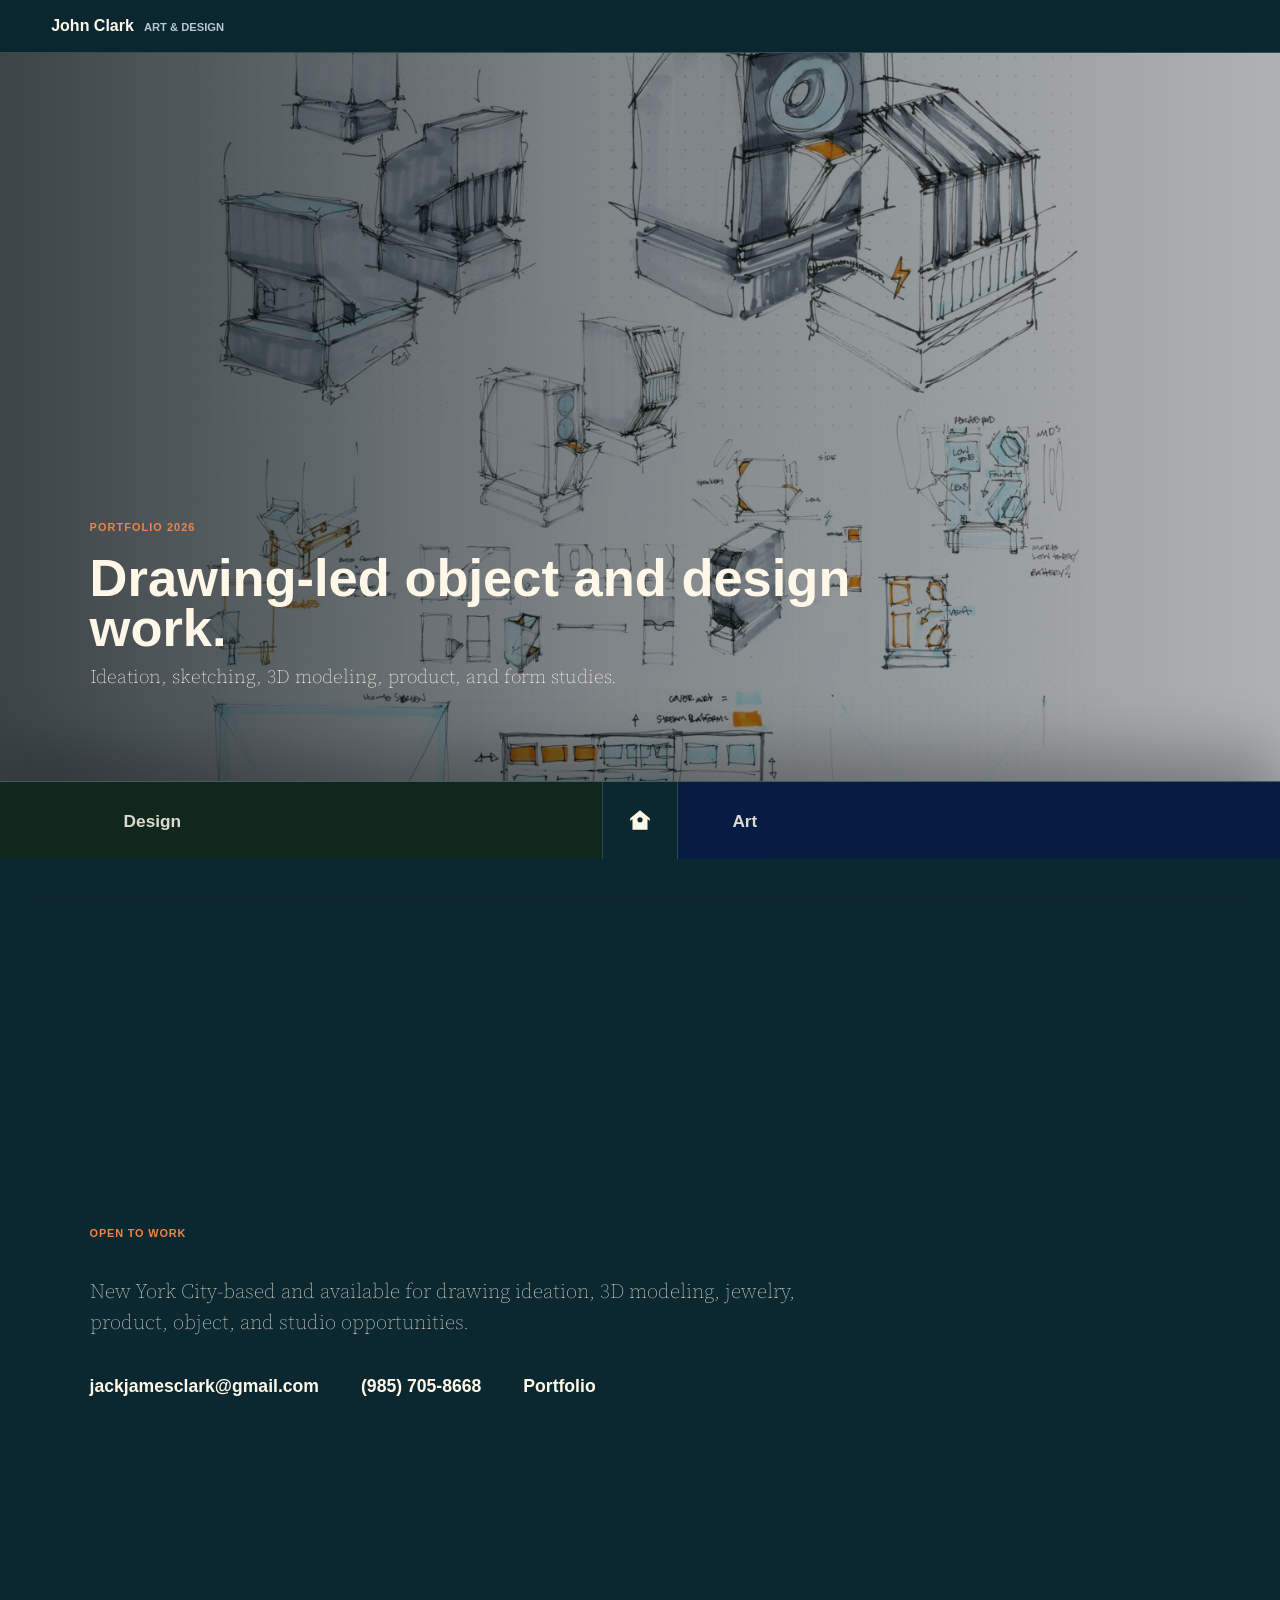
==== index.html @ 85460c3a "Remove featured work tab seam" ====
<!doctype html>
<html lang="en">
  <head>
    <meta charset="utf-8">
    <meta name="viewport" content="width=device-width, initial-scale=1">
    <title>John Clark Art and Design Portfolio</title>
    <meta
      name="description"
      content="My art and design portfolio with objects, drawings, digital paintings, photography, product concepts, and sculptural studies."
    >
    <style>
      @import url("https://fonts.googleapis.com/css2?family=Source+Serif+4:opsz,wght@8..60,200&display=swap");

      :root {
        color-scheme: dark;
        --paper: #0b2730;
        --panel: #143742;
        --panel-strong: #19444f;
        --ink: #fff8e8;
        --muted: #b5cad0;
        --line: rgba(255, 248, 232, 0.18);
        --clay: #f28445;
        --teal: #8cc8cf;
        --blue: #6ea6c4;
        --cream: #fff8e8;
        --design-tab-bg: #102819;
        --home-tab-bg: #0b2730;
        --art-tab-bg: #071b45;
        --home-overlay: rgba(4, 15, 20, 0.5);
        --work-bg: var(--paper);
        --header-bg: rgba(11, 39, 48, 0.9);
        --shadow: 0 22px 58px rgba(0, 0, 0, 0.32);
        --display-font:
          "Akzidenz-Grotesk", "Akzidenz Grotesk",
          "AkzidenzGroteskBQ", "Akzidenz-Grotesk BQ",
          "Berthold Akzidenz Grotesk", "Helvetica Neue", Helvetica, Arial,
          sans-serif;
        --serif-font:
          "Source Serif 4", ui-serif, "New York", "New York Small",
          "Iowan Old Style", Georgia, serif;
        --serif-weight: 200;
      }

      * {
        box-sizing: border-box;
      }

      body {
        margin: 0;
        background: var(--paper);
        color: var(--ink);
        font-family: var(--display-font);
        line-height: 1.5;
        transition: background-color 260ms ease;
      }

      body[data-work-theme="design"] {
        --active-tab-bg: var(--design-tab-bg);
        --paper: #102819;
        --panel: #21402b;
        --panel-strong: #284f35;
        --home-overlay: rgba(11, 25, 14, 0.56);
        --work-bg: var(--paper);
        --header-bg: rgba(20, 39, 25, 0.92);
      }

      body[data-work-theme="art"] {
        --active-tab-bg: var(--art-tab-bg);
        --paper: #071b45;
        --panel: #102a5e;
        --panel-strong: #173873;
        --home-overlay: rgba(2, 8, 35, 0.56);
        --work-bg: var(--paper);
        --header-bg: rgba(6, 19, 58, 0.92);
      }

      a {
        color: inherit;
        text-underline-offset: 0.2em;
      }

      .site-header {
        position: sticky;
        top: 0;
        z-index: 20;
        display: flex;
        align-items: center;
        justify-content: flex-start;
        padding: 14px clamp(18px, 4vw, 56px);
        border-bottom: 1px solid var(--line);
        background: var(--header-bg);
        backdrop-filter: blur(14px);
        transition: background-color 260ms ease;
      }

      .brand {
        display: flex;
        align-items: baseline;
        gap: 10px;
        min-width: max-content;
        font-weight: 800;
        letter-spacing: 0;
        text-decoration: none;
      }

      .brand span {
        color: var(--muted);
        font-size: 0.7rem;
        font-weight: 700;
        text-transform: uppercase;
      }

      main {
        min-height: calc(100svh - 57px);
      }

      .home {
        --home-pad-x: clamp(24px, 7vw, 112px);
        --home-pad-top: clamp(44px, 6vw, 88px);
        --tab-height: clamp(66px, 6vw, 82px);
        --tab-overlap: clamp(102px, 9vw, 132px);
        display: grid;
        grid-template-columns: minmax(0, 1fr);
        border-bottom: 0;
        background: var(--paper);
      }

      .intro {
        position: relative;
        display: flex;
        flex-direction: column;
        justify-content: flex-end;
        min-height: calc(100svh - 57px);
        overflow: hidden;
        padding: var(--home-pad-top) var(--home-pad-x) calc(var(--tab-overlap) + clamp(36px, 5vw, 72px));
      }

      .intro::before {
        position: absolute;
        inset: 0;
        z-index: 1;
        background:
          linear-gradient(
            90deg,
            rgba(4, 15, 20, 0.78) 0%,
            var(--home-overlay) 48%,
            rgba(4, 15, 20, 0.32) 100%
          );
        content: "";
        transition: background-color 260ms ease;
      }

      .intro-copy {
        position: relative;
        z-index: 2;
        max-width: 820px;
        transform: translateY(clamp(-26px, -3.2vw, -12px));
      }

      .intro h1 {
        max-width: 820px;
        margin-bottom: 10px;
        font-size: clamp(2.15rem, 4.1vw, 4.35rem);
        line-height: 0.94;
      }

      .home-contact {
        position: relative;
        display: grid;
        align-content: center;
        gap: clamp(18px, 3vw, 34px);
        min-height: calc(100vh - 57px);
        padding: clamp(34px, 5vw, 58px) var(--home-pad-x) clamp(38px, 5.5vw, 68px);
        background: var(--paper);
        transition:
          background-color 180ms ease,
          border-color 180ms ease,
          opacity 160ms ease,
          visibility 160ms ease;
      }

      body[data-work-theme] .home-contact {
        display: none;
      }

      .home-contact p {
        max-width: 720px;
        margin-bottom: 0;
        color: rgba(255, 248, 232, 0.82);
        font-family: var(--serif-font);
        font-size: clamp(1rem, 1.8vw, 1.28rem);
        font-weight: var(--serif-weight);
        font-synthesis-weight: none;
        line-height: 1.55;
      }

      .home-contact > * {
        transition:
          opacity 160ms ease,
          visibility 160ms ease;
      }

      .home-contact-links {
        display: flex;
        flex-wrap: wrap;
        gap: 14px clamp(22px, 4vw, 42px);
      }

      .home-contact-links a {
        color: var(--cream);
        font-size: clamp(0.92rem, 1.5vw, 1.1rem);
        font-weight: 900;
        text-decoration: none;
      }

      .home-contact-links a:hover,
      .home-contact-links a:focus-visible {
        text-decoration: underline;
        text-underline-offset: 0.24em;
      }

      .home-entry-tiles {
        --home-button-size: var(--tab-height);
        position: relative;
        z-index: 3;
        display: grid;
        grid-template-columns: minmax(0, 1fr) var(--home-button-size) minmax(0, 1fr);
        align-items: stretch;
        gap: 0;
        margin-top: calc(-1 * var(--tab-overlap));
        border-top: 1px solid rgba(255, 248, 232, 0.24);
        border-bottom: 0;
        background: var(--home-tab-bg);
        box-shadow: 0 -28px 62px rgba(0, 0, 0, 0.28);
      }

      .home-entry-tile,
      .home-reset-tile {
        position: relative;
        display: flex;
        align-items: center;
        justify-content: space-between;
        height: var(--tab-height);
        min-height: var(--tab-height);
        overflow: hidden;
        padding: 18px clamp(18px, 3vw, 34px) 16px;
        border: 0;
        background: var(--home-tab-bg);
        color: var(--cream);
        cursor: pointer;
        font: inherit;
        text-align: left;
        isolation: isolate;
        transition:
          border-color 180ms ease,
          background 180ms ease,
          transform 180ms ease;
      }

      .home-entry-tile::after {
        content: none;
      }

      .home-reset-tile {
        width: var(--home-button-size);
        height: var(--home-button-size);
        min-height: var(--home-button-size);
        aspect-ratio: 1;
        align-self: stretch;
        justify-content: center;
        padding: 0;
        border-right: 1px solid rgba(255, 248, 232, 0.16);
        border-left: 1px solid rgba(255, 248, 232, 0.16);
        background: var(--home-tab-bg);
      }

      .home-entry-tile[data-work-tab="design"] {
        padding-left: calc(var(--home-pad-x) + clamp(18px, 3vw, 34px));
        background: var(--design-tab-bg);
      }

      .home-entry-tile[data-work-tab="art"] {
        padding-left: clamp(28px, 4.4vw, 54px);
        padding-right: calc(var(--home-pad-x) + clamp(18px, 3vw, 34px));
        background: var(--art-tab-bg);
      }

      .home-reset-tile::before {
        width: 24px;
        height: 24px;
        background: currentColor;
        content: "";
        mask: url("data:image/svg+xml,%3Csvg viewBox='0 0 32 32' xmlns='http://www.w3.org/2000/svg'%3E%3Cpath fill='black' fill-rule='evenodd' d='M16 3 29 13.5v3.7l-3-2.4V29H6V14.8l-3 2.4v-3.7L16 3Zm0 9.2a3.5 3.5 0 1 0 0 7 3.5 3.5 0 0 0 0-7Z'/%3E%3C/svg%3E") center / contain no-repeat;
        -webkit-mask: url("data:image/svg+xml,%3Csvg viewBox='0 0 32 32' xmlns='http://www.w3.org/2000/svg'%3E%3Cpath fill='black' fill-rule='evenodd' d='M16 3 29 13.5v3.7l-3-2.4V29H6V14.8l-3 2.4v-3.7L16 3Zm0 9.2a3.5 3.5 0 1 0 0 7 3.5 3.5 0 0 0 0-7Z'/%3E%3C/svg%3E") center / contain no-repeat;
      }

      .home-reset-tile::after {
        position: absolute;
        top: calc(50% + 7px);
        left: 50%;
        width: 10px;
        height: 2px;
        background: currentColor;
        content: "";
        transform: translateX(-50%);
      }

      .home-entry-tile strong {
        position: relative;
        z-index: 2;
        font-size: clamp(0.9rem, 1.35vw, 1.08rem);
        font-weight: 900;
        line-height: 1;
      }

      .home-entry-tile:hover,
      .home-entry-tile:focus-visible,
      .home-reset-tile:hover,
      .home-reset-tile:focus-visible {
        outline: 0;
        filter: brightness(1.12);
      }

      .home-entry-tiles.is-exiting .home-entry-tile:not(.is-selected) {
        opacity: 0.42;
      }

      .home-entry-tile.is-selected {
        filter: brightness(1.12);
      }

      .home-entry-tile.is-active {
        background: var(--active-tab-bg);
        color: #ffffff;
        opacity: 1;
      }

      .home-entry-tile.is-active {
        z-index: 2;
      }

      body[data-work-theme] .home-reset-tile,
      .home-entry-tile:not(.is-active) {
        opacity: 0.86;
      }

      body[data-work-theme] .home-entry-tiles {
        border-color: var(--active-tab-bg);
        background: var(--active-tab-bg);
        box-shadow: none;
      }

      body[data-work-theme] .home-reset-tile {
        border-color: rgba(255, 248, 232, 0.16);
        background: var(--home-tab-bg);
        opacity: 1;
      }

      .media-tile.is-full-crop {
        border: 0;
      }

      .eyebrow {
        margin: 0 0 18px;
        color: var(--clay);
        font-family: var(--display-font);
        font-size: 0.68rem;
        font-weight: 900;
        letter-spacing: 0.1em;
        text-transform: uppercase;
      }

      h1,
      h2,
      h3,
      p {
        margin-top: 0;
      }

      h1 {
        max-width: 1040px;
        margin-bottom: 22px;
        font-family: var(--display-font);
        font-size: clamp(2.45rem, 6.2vw, 5.9rem);
        font-weight: 900;
        letter-spacing: 0;
        line-height: 0.9;
      }

      .lede {
        max-width: 720px;
        margin-bottom: 0;
        color: var(--cream);
        font-family: var(--serif-font);
        font-size: clamp(1rem, 1.7vw, 1.2rem);
        font-weight: var(--serif-weight);
        font-synthesis-weight: none;
        line-height: 1.5;
      }

      .money-shot {
        position: absolute;
        inset: 0;
        z-index: 0;
        display: block;
        width: 100%;
        max-width: none;
        overflow: hidden;
        border: 0;
        border-radius: 0;
        background: var(--panel);
        box-shadow: var(--shadow);
      }

      .money-shot img {
        display: block;
        width: 100%;
        height: 100%;
        object-fit: var(--hero-image-fit, cover);
        object-position: var(--hero-image-position, center 42%);
        transform: scale(var(--hero-image-scale, 1.04));
        transform-origin: center;
      }

      .work-tabs {
        display: grid;
        gap: 18px;
        min-height: 46vh;
        align-content: start;
        scroll-margin-top: 57px;
        padding: clamp(38px, 5vw, 78px) clamp(18px, 5vw, 72px) clamp(64px, 8vw, 112px);
        border-top: 0;
        background: var(--work-bg);
        transition: background-color 260ms ease;
      }

      body:not([data-work-theme]) .work-tabs {
        display: none;
      }

      body[data-work-theme] .work-tabs {
        position: relative;
        z-index: 4;
        margin-top: -1px;
      }

      .work-tabs-inner {
        display: grid;
        max-width: 1320px;
        margin: 0 auto;
        gap: 18px;
      }

      .work-content {
        padding-top: clamp(24px, 4vw, 46px);
      }

      .work-content[hidden] {
        display: none;
      }

      .work-content {
        display: grid;
        gap: clamp(34px, 5vw, 72px);
      }

      .work-panels {
        padding-top: clamp(16px, 3vw, 32px);
      }

      .work-panels:empty {
        min-height: 0;
      }

      .work-content-head {
        display: grid;
        grid-template-columns: minmax(0, 1fr);
        gap: clamp(14px, 2vw, 24px);
        align-items: start;
        padding-bottom: clamp(24px, 4vw, 46px);
        border-bottom: 1px solid rgba(255, 248, 232, 0.24);
      }

      .work-content-head h2 {
        margin: 0;
        font-family: var(--display-font);
        font-size: clamp(2.8rem, 5.4vw, 5.4rem);
        font-weight: 900;
        line-height: 0.92;
      }

      .work-content-head p {
        max-width: 680px;
        margin-bottom: 0;
        color: var(--muted);
        font-family: var(--serif-font);
        font-size: clamp(1rem, 1.7vw, 1.24rem);
        font-weight: var(--serif-weight);
        font-synthesis-weight: none;
        line-height: 1.45;
      }

      .work-section-head {
        display: grid;
        gap: clamp(8px, 1.3vw, 14px);
        max-width: 900px;
      }

      .work-section-head h3 {
        margin: 0;
        font-family: var(--display-font);
        font-size: clamp(1.55rem, 3.2vw, 3rem);
        font-weight: 900;
        letter-spacing: 0;
        line-height: 0.98;
      }

      .work-section-head p {
        max-width: 640px;
        margin-bottom: 0;
        color: var(--muted);
        font-family: var(--serif-font);
        font-size: clamp(0.86rem, 1.3vw, 1rem);
        font-weight: var(--serif-weight);
        font-synthesis-weight: none;
        line-height: 1.5;
      }

      .work-card-grid {
        display: grid;
        grid-template-columns: repeat(2, minmax(0, 1fr));
        gap: clamp(28px, 5vw, 72px);
      }

      .work-card {
        background: transparent;
      }

      .work-card img {
        display: block;
        width: 100%;
        aspect-ratio: 4 / 3;
        height: auto;
        object-fit: cover;
        background: var(--tile-bg, #102836);
        transition: transform 180ms ease;
      }

      .work-card.is-wide {
        grid-column: span 2;
      }

      .work-card.is-wide img {
        aspect-ratio: 16 / 9;
      }

      .work-card.is-contained img {
        object-fit: contain;
      }

      .work-card-row {
        display: grid;
        grid-template-columns: repeat(3, minmax(0, 1fr));
        gap: clamp(12px, 2vw, 24px);
      }

      .work-card-row img {
        aspect-ratio: 1;
        object-fit: cover;
      }

      .work-card-body {
        padding-top: 16px;
      }

      .work-card-body span,
      .work-subsection-label {
        display: block;
        margin-bottom: 10px;
        color: var(--clay);
        font-size: 0.66rem;
        font-weight: 900;
        letter-spacing: 0.08em;
        text-transform: uppercase;
      }

      .work-card-body h3,
      .work-subsection h3 {
        margin: 0 0 10px;
        font-family: var(--display-font);
        font-size: 1.45rem;
        font-weight: 900;
        line-height: 1.05;
      }

      .work-card-body p {
        margin-bottom: 0;
        color: var(--muted);
        font-family: var(--serif-font);
        font-size: 0.92rem;
        font-weight: var(--serif-weight);
        font-synthesis-weight: none;
      }

      .work-subsections {
        display: grid;
        gap: 0;
        border-top: 1px solid var(--line);
      }

      .work-subsection {
        display: grid;
        gap: 0;
        border-bottom: 1px solid var(--line);
      }

      .work-section-head {
        position: relative;
        display: grid;
        gap: 10px;
        padding: clamp(18px, 3vw, 32px) clamp(34px, 5vw, 72px) clamp(18px, 3vw, 32px) 0;
        cursor: pointer;
      }

      .work-section-head::after {
        position: absolute;
        top: clamp(20px, 3vw, 34px);
        right: 0;
        display: grid;
        place-items: center;
        width: 22px;
        height: 22px;
        border: 1px solid var(--line);
        color: var(--cream);
        content: "+";
        font-family: var(--display-font);
        font-size: 1rem;
        font-weight: 900;
        line-height: 1;
      }

      .work-subsection.is-open .work-section-head::after {
        content: "-";
      }

      .work-section-head:focus-visible {
        outline: 2px solid var(--clay);
        outline-offset: 6px;
      }

      .work-section-head h3 {
        margin-bottom: 0;
      }

      .work-section-head p {
        max-width: 760px;
      }

      .work-section-body {
        display: grid;
        gap: clamp(18px, 3vw, 32px);
        padding-bottom: clamp(26px, 4vw, 52px);
      }

      .work-section-body[hidden] {
        display: none;
      }

      .work-process-list {
        display: flex;
        flex-wrap: wrap;
        gap: 8px clamp(14px, 2vw, 24px);
        margin: 14px 0 0;
        padding: 0;
        color: var(--muted);
        font-family: var(--serif-font);
        font-size: 0.82rem;
        font-weight: var(--serif-weight);
        font-synthesis-weight: none;
        list-style: none;
      }

      .work-process-list li {
        display: inline-flex;
        align-items: center;
        gap: 8px;
      }

      .work-process-list li::before {
        width: 5px;
        height: 5px;
        background: var(--clay);
        content: "";
      }

      .compact-gallery {
        display: grid;
        grid-template-columns: repeat(auto-fit, minmax(118px, 1fr));
        gap: 10px;
      }

      .media-tile {
        display: block;
        min-width: 0;
        overflow: hidden;
        aspect-ratio: 1;
        border: 1px solid rgba(255, 248, 232, 0.12);
        border-radius: 0;
        background: var(--tile-bg, #102836);
        cursor: zoom-in;
        padding: 0;
      }

      .media-tile.is-landscape {
        aspect-ratio: 4 / 3;
      }

      .media-tile.is-wide {
        grid-column: span 2;
        aspect-ratio: 16 / 9;
      }

      .media-tile.is-side-crop {
        aspect-ratio: 5 / 4;
      }

      .media-tile.is-contained {
        border-color: var(--tile-bg, rgba(255, 248, 232, 0.12));
        padding: clamp(8px, 1vw, 14px);
      }

      .hairdryer-gallery {
        grid-template-columns: repeat(4, minmax(0, 1fr));
      }

      .hairdryer-gallery .media-tile.is-story {
        grid-column: span 2;
        aspect-ratio: 4 / 3;
      }

      .hairdryer-gallery .media-tile.is-process {
        grid-column: span 2;
        aspect-ratio: 16 / 9;
      }

      .reel-gallery {
        grid-template-columns: repeat(2, minmax(0, 1fr));
      }

      .reel-gallery .media-tile,
      .reel-gallery .media-tile.is-wide,
      .reel-gallery .media-tile.is-landscape {
        grid-column: span 1;
        aspect-ratio: 4 / 3;
      }

      .reel-gallery .media-tile.is-contained {
        padding: 0;
      }

      .reel-gallery .media-tile.is-contained img,
      .reel-gallery .media-tile.is-fit img {
        object-fit: cover;
      }

      .vessel-gallery .media-tile.is-feature {
        grid-column: span 2;
        aspect-ratio: 4 / 3;
      }

      .vessel-gallery {
        grid-template-columns: repeat(4, minmax(0, 1fr));
      }

      .vessel-gallery .media-tile.is-process,
      .vessel-gallery .media-tile.is-study {
        aspect-ratio: 4 / 3;
      }

      .vessel-gallery .media-tile.is-process {
        grid-column: span 2;
      }

      .vessel-gallery .media-tile.is-study {
        grid-column: span 1;
      }

      .vessel-gallery .media-tile.is-study {
        border: 0;
        padding: 0;
      }

      .vessel-gallery .media-tile.is-study img {
        object-fit: contain;
        object-position: center 58%;
      }

      .fragrance-gallery .media-tile {
        --image-shift-y: 8%;
        --image-scale: 1.1;
        --image-hover-scale: 1.14;
        border: 0;
        padding: 0;
      }

      .fragrance-gallery .media-tile img {
        object-fit: contain;
        object-position: center bottom;
        transform-origin: center bottom;
      }

      .drapery-gallery .media-tile {
        --image-hover-scale: 1.06;
        --image-scale: 1.02;
        --image-shift-y: 4%;
        border: 0;
        padding: 0;
      }

      .drapery-gallery .media-tile img {
        object-fit: contain;
        object-position: center bottom;
        transform-origin: center bottom;
      }

      #work-art .media-tile,
      #work-art .media-tile.is-landscape,
      #work-art .media-tile.is-side-crop,
      #work-art .media-tile.is-wide {
        grid-column: span 1;
        aspect-ratio: 1;
      }

      #work-art .landscape-gallery {
        grid-template-columns: repeat(4, minmax(0, 1fr));
      }

      #work-art .landscape-gallery .media-tile.is-feature {
        grid-column: span 2;
        aspect-ratio: 1;
      }

      .media-tile img {
        display: block;
        width: 100%;
        height: 100%;
        object-fit: cover;
        object-position: var(--image-position, center);
        background: var(--tile-bg, #102836);
        transform: translate(var(--image-shift-x, 0), var(--image-shift-y, 0)) scale(var(--image-scale, 1));
        transition: transform 160ms ease;
      }

      .media-tile.is-contained img {
        object-fit: contain;
      }

      .media-tile.is-fit img {
        object-fit: contain;
      }

      .media-tile.is-rotated img {
        transform: rotate(90deg) scale(1.34);
      }

      .media-tile.is-rotated-180 img {
        transform: rotate(180deg) scale(var(--image-scale, 1));
      }

      .media-tile.is-side-crop img {
        width: auto;
        height: 100%;
        max-width: none;
        margin-left: 50%;
        object-fit: initial;
        transform: translateX(-50%);
      }

      .media-tile:hover img,
      .media-tile:focus-visible img {
        transform: translate(var(--image-shift-x, 0), var(--image-shift-y, 0)) scale(var(--image-hover-scale, 1.035));
      }

      .media-tile.is-rotated:hover img,
      .media-tile.is-rotated:focus-visible img {
        transform: rotate(90deg) scale(1.38);
      }

      .media-tile.is-rotated-180:hover img,
      .media-tile.is-rotated-180:focus-visible img {
        transform: rotate(180deg) scale(var(--image-hover-scale, 1.035));
      }

      .media-tile.is-side-crop:hover img,
      .media-tile.is-side-crop:focus-visible img {
        transform: translateX(-50%) scale(1.035);
      }

      .media-tile:focus-visible {
        outline: 2px solid var(--clay);
        outline-offset: 2px;
      }

      .image-lightbox {
        position: fixed;
        inset: 0;
        z-index: 80;
        display: grid;
        place-items: center;
        padding: clamp(18px, 4vw, 58px);
        background: rgba(4, 15, 20, 0.92);
      }

      .image-lightbox[hidden] {
        display: none;
      }

      .image-lightbox img {
        display: block;
        width: auto;
        height: auto;
        max-width: 94vw;
        max-height: 88vh;
        object-fit: contain;
        background: #102836;
        box-shadow: var(--shadow);
      }

      .lightbox-close {
        position: fixed;
        top: 18px;
        right: 18px;
        display: grid;
        place-items: center;
        width: 44px;
        height: 44px;
        border: 0;
        border-radius: 8px;
        background: rgba(255, 248, 232, 0.26);
        color: var(--cream);
        cursor: pointer;
        font: inherit;
        font-size: 1.45rem;
        font-weight: 900;
        line-height: 0;
        padding: 0;
      }

      .lightbox-nav {
        position: fixed;
        top: 50%;
        z-index: 90;
        width: 44px;
        height: 44px;
        border: 0;
        border-radius: 8px;
        background: rgba(255, 248, 232, 0.26);
        color: var(--cream);
        cursor: pointer;
        font: inherit;
        font-size: 0;
        font-weight: 900;
        line-height: 1;
        transform: translateY(-50%);
      }

      .lightbox-nav::before {
        position: absolute;
        top: 50%;
        left: 50%;
        width: 13px;
        height: 13px;
        border-top: 2px solid currentColor;
        border-right: 2px solid currentColor;
        content: "";
      }

      .lightbox-nav-prev {
        left: clamp(14px, 3vw, 28px);
      }

      .lightbox-nav-prev::before {
        transform: translate(-35%, -50%) rotate(-135deg);
      }

      .lightbox-nav-next {
        right: clamp(14px, 3vw, 28px);
      }

      .lightbox-nav-next::before {
        transform: translate(-65%, -50%) rotate(45deg);
      }

      .lightbox-nav:hover,
      .lightbox-nav:focus-visible,
      .lightbox-close:hover,
      .lightbox-close:focus-visible {
        background: rgba(255, 248, 232, 0.38);
        outline: 0;
      }

      .lightbox-counter {
        position: fixed;
        right: clamp(14px, 3vw, 28px);
        bottom: clamp(14px, 3vw, 28px);
        z-index: 90;
        margin: 0;
        min-width: 56px;
        padding: 10px 12px;
        border: 0;
        border-radius: 8px;
        background: rgba(255, 248, 232, 0.26);
        color: var(--cream);
        font-family: var(--display-font);
        font-size: 0.82rem;
        font-weight: 900;
      }

      .side {
        display: grid;
        align-content: stretch;
        border-left: 1px solid var(--line);
        background: var(--panel);
      }

      .side-card {
        display: flex;
        flex-direction: column;
        justify-content: space-between;
        gap: 26px;
        min-height: 100%;
        padding: clamp(34px, 6vw, 78px);
      }

      .status {
        display: inline-flex;
        width: fit-content;
        align-items: center;
        min-height: auto;
        padding: 0;
        border: 0;
        border-radius: 0;
        background: transparent;
        color: var(--clay);
        font-size: 0.68rem;
        font-weight: 900;
        letter-spacing: 0.08em;
        text-transform: uppercase;
      }

      .contact-block {
        display: grid;
        gap: 18px;
      }

      .contact-block p {
        margin-bottom: 0;
        color: var(--muted);
        font-family: var(--serif-font);
        font-size: 0.92rem;
        font-weight: var(--serif-weight);
        font-synthesis-weight: none;
      }

      .contact-link {
        display: grid;
        gap: 4px;
        padding-bottom: 0;
        border-bottom: 0;
        text-decoration: none;
      }

      .contact-link span {
        color: var(--clay);
        font-size: 0.66rem;
        font-weight: 900;
        letter-spacing: 0.08em;
        text-transform: uppercase;
      }

      .contact-link strong {
        color: var(--cream);
        font-size: 0.94rem;
      }

      .side .actions {
        gap: 18px;
      }

      .side .button {
        min-height: auto;
        border: 0;
        border-radius: 0;
        background: transparent;
        color: var(--muted);
        padding: 0;
        font-size: 0.84rem;
        text-decoration: none;
      }

      .side .button.primary {
        border: 0;
        background: transparent;
        color: var(--muted);
      }

      .side .button:hover,
      .side .button:focus-visible,
      .contact-link:hover strong,
      .contact-link:focus-visible strong {
        color: var(--clay);
        text-decoration: underline;
      }

      .actions {
        display: flex;
        flex-wrap: wrap;
        gap: 10px;
      }

      .button {
        display: inline-flex;
        min-height: 46px;
        align-items: center;
        justify-content: center;
        border: 1px solid rgba(255, 248, 232, 0.62);
        border-radius: 8px;
        color: var(--ink);
        font-weight: 900;
        line-height: 1;
        padding: 0 18px;
        text-decoration: none;
        transition:
          background 160ms ease,
          color 160ms ease,
          transform 160ms ease,
          border-color 160ms ease;
      }

      .button.primary {
        border-color: var(--clay);
        background: var(--clay);
        color: #102836;
      }

      .button:hover,
      .button:focus-visible {
        transform: translateY(-1px);
      }

      .button.primary:hover,
      .button.primary:focus-visible {
        border-color: var(--cream);
        background: var(--cream);
      }

      @media (max-width: 980px) {
        .home {
          grid-template-columns: 1fr;
        }

        .work-content-head {
          grid-template-columns: 1fr;
          align-items: start;
        }
      }

      @media (max-width: 640px) {
        .site-header {
          position: static;
          align-items: flex-start;
          flex-direction: column;
        }

        .home {
          --home-pad-x: 22px;
          --home-pad-top: 28px;
          --tab-height: clamp(52px, 12vw, 62px);
          --tab-overlap: clamp(86px, 22vw, 108px);
        }

        .intro,
        .side-card {
          padding: 24px 22px;
        }

        .intro {
          --hero-image-fit: cover;
          --hero-image-position: center 32%;
          --hero-image-scale: 1.1;
          justify-content: flex-end;
          padding: var(--home-pad-top) var(--home-pad-x) calc(var(--tab-overlap) + 40px);
          min-height: calc(100svh - 74px);
        }

        .intro-copy {
          transform: translateY(-16px);
        }

        .intro h1 {
          margin-bottom: 10px;
          font-size: clamp(2rem, 9.8vw, 3.45rem);
          line-height: 0.96;
        }

        .lede {
          font-size: 0.98rem;
          line-height: 1.34;
        }

        .home-contact {
          gap: 8px;
          min-height: 50vh;
          padding: 26px var(--home-pad-x) 30px;
        }

        .home-contact p {
          font-size: 0.98rem;
          line-height: 1.35;
        }

        .home-contact-links {
          gap: 8px 14px;
        }

        .home-entry-tiles {
          --home-button-size: var(--tab-height);
          grid-template-columns: minmax(0, 1fr) var(--home-button-size) minmax(0, 1fr);
          gap: 0;
          margin-top: calc(-1 * var(--tab-overlap));
        }

        .home-entry-tile {
          padding: 12px 14px 14px;
        }

        .home-entry-tile[data-work-tab="design"] {
          padding-left: calc(var(--home-pad-x) + 14px);
        }

        .home-entry-tile[data-work-tab="art"] {
          padding-left: 24px;
          padding-right: calc(var(--home-pad-x) + 14px);
        }

        .home-entry-tile strong {
          font-size: clamp(0.95rem, 4vw, 1.2rem);
        }

        .lightbox-nav {
          width: 40px;
          height: 40px;
        }

        .lightbox-nav::before {
          width: 11px;
          height: 11px;
        }

        .actions {
          flex-direction: column;
        }

        .button {
          width: 100%;
        }

        .work-card-grid {
          grid-template-columns: 1fr;
        }

        .work-card.is-wide {
          grid-column: span 1;
        }

        #work-art .landscape-gallery {
          grid-template-columns: repeat(2, minmax(0, 1fr));
        }

        #work-art .landscape-gallery .media-tile.is-feature {
          grid-column: span 2;
        }

        .media-tile.is-wide {
          grid-column: span 1;
        }

        .vessel-gallery {
          grid-template-columns: repeat(4, minmax(0, 1fr));
        }

        .vessel-gallery .media-tile.is-process,
        .vessel-gallery .media-tile.is-feature {
          grid-column: span 2;
        }

        .vessel-gallery .media-tile.is-study {
          grid-column: span 1;
        }

        .work-section-head {
          display: grid;
        }

        .work-tabs {
          scroll-margin-top: 0;
        }
      }

      @media (max-width: 480px) {
        .hairdryer-gallery,
        .reel-gallery {
          grid-template-columns: repeat(2, minmax(0, 1fr));
        }

        .hairdryer-gallery .media-tile.is-story,
        .hairdryer-gallery .media-tile.is-process {
          grid-column: span 2;
        }

        .vessel-gallery {
          grid-template-columns: repeat(2, minmax(0, 1fr));
        }

        .vessel-gallery .media-tile.is-process,
        .vessel-gallery .media-tile.is-feature {
          grid-column: span 2;
        }
      }
    </style>
  </head>
  <body>
    <header class="site-header">
      <a class="brand" href="index.html">John Clark <span>Art &amp; Design</span></a>
    </header>

    <main>
      <section class="home" aria-labelledby="page-title">
        <div class="intro">
          <div class="intro-copy">
            <p class="eyebrow">Portfolio 2026</p>
            <h1 id="page-title">Drawing-led object and design work.</h1>
            <p class="lede">Ideation, sketching, 3D modeling, product, and form studies.</p>
          </div>

          <div class="money-shot">
            <img
              src="assets/portfolio/images/projector-sketch-scan.jpg"
              alt="Scanned projector process sheet with product sketches, diagrams, and layout studies."
            >
          </div>

        </div>

        <div class="home-entry-tiles" aria-label="Featured work sections">
          <button
            class="home-entry-tile"
            type="button"
            data-work-tab="design"
            aria-controls="work-design"
            aria-expanded="false"
          >
            <strong>Design</strong>
          </button>
          <button
            class="home-reset-tile"
            type="button"
            data-work-home
            aria-label="Return home"
          ></button>
          <button
            class="home-entry-tile"
            type="button"
            data-work-tab="art"
            aria-controls="work-art"
            aria-expanded="false"
          >
            <strong>Art</strong>
          </button>
        </div>

        <div class="home-contact" id="contact" aria-label="Contact and availability">
          <span class="status">Open to work</span>
          <p>New York City-based and available for drawing ideation, 3D modeling, jewelry, product, object, and studio opportunities.</p>
          <div class="home-contact-links" aria-label="Contact links">
            <a href="mailto:jackjamesclark@gmail.com">jackjamesclark@gmail.com</a>
            <a href="tel:+19857058668">(985) 705-8668</a>
            <a href="assets/portfolio/docs/portfolio-2026.pdf">Portfolio</a>
          </div>
        </div>
      </section>

      <section class="work-tabs" id="work" aria-label="Work sections">
        <div class="work-tabs-inner">
          <div class="work-panels">
            <section class="work-content" id="work-design" data-work-panel="design" hidden>
              <div class="work-content-head">
                <h2>Design</h2>
                <p>Drawing, CAD, product, jewelry-adjacent object, vessel, utensil, bottle, and furniture studies.</p>
              </div>
              <div class="work-subsections">
                <section class="work-subsection">
                  <div class="work-section-head">
                    <h3>Braun Hairdryer Concept</h3>
                    <p>A Braun-informed appliance study moving from form ideation into ergonomic sketching, CAD construction, and rendered presentation.</p>
                    <ul class="work-process-list" aria-label="Hairdryer process">
                      <li>Brand language</li>
                      <li>Handheld proportions</li>
                      <li>CAD construction</li>
                      <li>Orthographic linework</li>
                    </ul>
                  </div>
                  <div class="compact-gallery hairdryer-gallery">
                    <button class="media-tile is-story" type="button" aria-label="Expand hair dryer front render">
                      <img src="assets/portfolio/images/hair-dryer-front-render.jpg" alt="Hair dryer product render with the form centered on a gray background.">
                    </button>
                    <button class="media-tile is-story is-fit" type="button" style="--tile-bg: #ffffff; --image-scale: 1.04; --image-hover-scale: 1.08;" aria-label="Expand hair dryer orthographic linework">
                      <img src="assets/portfolio/images/hair-dryer-orthographics.jpg" alt="Hair dryer orthographic linework with front, side, and top dimensions.">
                    </button>
                    <button class="media-tile is-process is-fit" type="button" style="--tile-bg: #ffffff;" aria-label="Expand hair dryer render">
                      <img src="assets/portfolio/images/hair-dryer-render.jpg" alt="Hair dryer product render on a blue background.">
                    </button>
                    <button class="media-tile is-process is-fit" type="button" style="--tile-bg: #ffffff;" aria-label="Expand hair dryer sketch page one">
                      <img src="assets/portfolio/images/hair-dryer-sketch-page-1.jpg" alt="Hair dryer concept sketch page with many form studies.">
                    </button>
                    <button class="media-tile is-process is-fit" type="button" style="--tile-bg: #ffffff;" aria-label="Expand hair dryer sketch page two">
                      <img src="assets/portfolio/images/hair-dryer-sketch-page-2.jpg" alt="Hair dryer concept sketch page with translucent construction drawings.">
                    </button>
                    <button class="media-tile is-process is-fit" type="button" style="--tile-bg: #ffffff;" aria-label="Expand hair dryer construction study">
                      <img src="assets/portfolio/images/hair-dryer-screenshot-study.jpg" alt="Transparent hair dryer construction study render.">
                    </button>
                  </div>
                </section>

                <section class="work-subsection">
                  <div class="work-section-head">
                    <h3>REEL Projector Concept</h3>
                    <p>An entertainment display console developed through room-scale use scenarios, sketch iteration, component planning, and CAD assembly.</p>
                    <ul class="work-process-list" aria-label="Projector process">
                      <li>Viewing context</li>
                      <li>Object language</li>
                      <li>Exploded assembly</li>
                      <li>Rendered proposal</li>
                    </ul>
                  </div>
                  <div class="compact-gallery reel-gallery">
                    <button class="media-tile is-contained" type="button" style="--tile-bg: #ffffff; --image-scale: 1.22; --image-hover-scale: 1.26; --image-position: center 46%;" aria-label="Expand projector sketch scan">
                      <img src="assets/portfolio/images/projector-sketch-scan.jpg" alt="Scanned projector sketch sheet for the reel display console.">
                    </button>
                    <button class="media-tile is-landscape" type="button" aria-label="Expand projector room render image">
                      <img src="assets/portfolio/images/projector-room.png" alt="Projector concept render in a room.">
                    </button>
                    <button class="media-tile is-wide is-fit" type="button" style="--tile-bg: #ffffff; --image-shift-x: -5%; --image-scale: 1.04; --image-hover-scale: 1.075;" aria-label="Expand projector exploded assembly render">
                      <img src="assets/portfolio/images/projector-exploded-render.jpg" alt="Exploded assembly render of the reel display console components.">
                    </button>
                  </div>
                </section>

                <section class="work-subsection">
                  <div class="work-section-head">
                    <h3>Vessel Study</h3>
                    <p>Vessel concepts explored through sketches, use studies, and rendered forms.</p>
                  </div>
                  <div class="compact-gallery vessel-gallery">
                    <button class="media-tile is-wide is-fit is-process" type="button" style="--tile-bg: #ffffff;" aria-label="Expand vessel sketch sheet">
                      <img src="assets/portfolio/images/vessel-sketch-page-2-clean.jpg" alt="Vessel sketch sheet with bowl, branch, and repeated tube form studies.">
                    </button>
                    <button class="media-tile is-wide is-fit is-process" type="button" style="--tile-bg: #ffffff; --image-shift-y: 5%;" aria-label="Expand vessel use silhouettes">
                      <img src="assets/portfolio/images/vessel-uses.jpg" alt="Silhouette sheet showing vessel use objects, utensils, plants, and produce.">
                    </button>
                    <button class="media-tile is-fit is-study" type="button" style="--tile-bg: #ffffff; --image-shift-y: -27%; --image-scale: 2.08; --image-hover-scale: 2.15;" aria-label="Expand white vessel study front view">
                      <img src="assets/portfolio/images/vessel-study-4531.jpg" alt="White rounded vessel study with repeated tube forms.">
                    </button>
                    <button class="media-tile is-fit is-study" type="button" style="--tile-bg: #ffffff; --image-shift-y: -17%; --image-scale: 2.45; --image-hover-scale: 2.54;" aria-label="Expand white vessel study angled view">
                      <img src="assets/portfolio/images/vessel-study-4532.jpg" alt="White rounded vessel study viewed from a slight angle.">
                    </button>
                    <button class="media-tile is-wide is-feature" type="button" aria-label="Expand vessel render with utensil studies">
                      <img src="assets/portfolio/images/vessel-render-new.png" alt="Gray vessel render holding a spoon and small rounded utensil form.">
                    </button>
                  </div>
                </section>

                <section class="work-subsection">
                  <div class="work-section-head">
                    <h3>Utensil Studies</h3>
                    <p>Cutlery and tableware forms focused on silhouette, proportion, and soft material language.</p>
                  </div>
                  <div class="compact-gallery">
                    <button class="media-tile is-wide" type="button" style="--tile-bg: #f6f6f4;" aria-label="Expand fork utensil render">
                      <img src="assets/portfolio/images/utensil-fork-top.jpg" alt="Pale fork utensil render shown from above.">
                    </button>
                    <button class="media-tile is-wide is-fit" type="button" style="--tile-bg: #ffffff;" aria-label="Expand utensil plate render">
                      <img src="assets/portfolio/images/utensil-render-study.jpg" alt="Utensil set render arranged around a white plate.">
                    </button>
                    <button class="media-tile is-wide is-fit" type="button" style="--tile-bg: #ffffff;" aria-label="Expand knife utensil form study">
                      <img src="assets/portfolio/images/utensil-study-2021.jpg" alt="Wide knife-like utensil form study on a white background.">
                    </button>
                  </div>
                </section>

                <section class="work-subsection">
                  <div class="work-section-head">
                    <h3>Fragrance Bottles</h3>
                    <p>Bottle silhouettes studied through cap, body, color, and translucency.</p>
                  </div>
                  <div class="compact-gallery fragrance-gallery">
                    <button class="media-tile is-contained" type="button" style="--tile-bg: #ff5c5d; --image-shift-x: -2%;" aria-label="Expand coral bottle study">
                      <img src="assets/portfolio/images/digital-paintings/fragrance-bottles/coral-nozzle-bottle.jpg" alt="Fragrance bottle study on a coral red background.">
                    </button>
                    <button class="media-tile is-contained" type="button" style="--tile-bg: #69c7d0; --image-shift-x: -2%;" aria-label="Expand teal bottle study">
                      <img src="assets/portfolio/images/digital-paintings/fragrance-bottles/teal-nozzle-bottle.jpg" alt="Fragrance bottle study on a teal background.">
                    </button>
                    <button class="media-tile is-contained" type="button" style="--tile-bg: #234c74;" aria-label="Expand round blue bottle study">
                      <img src="assets/portfolio/images/digital-paintings/fragrance-bottles/blue-round-bottle.jpg" alt="Round blue fragrance bottle study.">
                    </button>
                    <button class="media-tile is-contained" type="button" style="--tile-bg: #b0557c;" aria-label="Expand pink bottle study">
                      <img src="assets/portfolio/images/digital-paintings/fragrance-bottles/pink-ground-bottle.jpg" alt="Fragrance bottle study on a pink background.">
                    </button>
                    <button class="media-tile is-contained" type="button" style="--tile-bg: #0e3d44;" aria-label="Expand dark ground bottle study">
                      <img src="assets/portfolio/images/digital-paintings/fragrance-bottles/dark-ground-bottle.jpg" alt="Fragrance bottle study on a dark background.">
                    </button>
                    <button class="media-tile is-contained" type="button" style="--tile-bg: #112a05;" aria-label="Expand tall green bottle study">
                      <img src="assets/portfolio/images/digital-paintings/fragrance-bottles/tall-green-bottle.jpg" alt="Tall translucent fragrance bottle study on a dark green background.">
                    </button>
                    <button class="media-tile is-contained" type="button" style="--tile-bg: #ff853f;" aria-label="Expand orange bottle study">
                      <img src="assets/portfolio/images/digital-paintings/fragrance-bottles/orange-bottle.jpg" alt="Orange fragrance bottle study with a wide translucent form.">
                    </button>
                  </div>
                </section>

                <section class="work-subsection">
                  <div class="work-section-head">
                    <h3>Drapery</h3>
                    <p>Bed canopy studies exploring folded translucency, suspended volume, and fabric-like structure.</p>
                  </div>
                  <div class="compact-gallery drapery-gallery">
                    <button class="media-tile is-contained" type="button" style="--tile-bg: #b0b3ba;" aria-label="Expand amber drapery study">
                      <img src="assets/portfolio/images/digital-paintings/object-studies/amber-low-form.jpg" alt="Amber draped object study on a taupe background.">
                    </button>
                    <button class="media-tile is-contained" type="button" style="--tile-bg: #b9c6e2;" aria-label="Expand faceted drapery study">
                      <img src="assets/portfolio/images/digital-paintings/object-studies/faceted-drapery-form.jpg" alt="Faceted translucent drapery form study.">
                    </button>
                    <button class="media-tile is-contained" type="button" style="--tile-bg: #c1d2ca;" aria-label="Expand green cap drapery study">
                      <img src="assets/portfolio/images/digital-paintings/object-studies/green-cap-drapery-form.jpg" alt="Green capped drapery form study.">
                    </button>
                    <button class="media-tile is-contained" type="button" style="--tile-bg: #95a7c9; --image-shift-x: -3%; --image-scale: 1.22; --image-hover-scale: 1.26;" aria-label="Expand lilac block drapery study">
                      <img src="assets/portfolio/images/digital-paintings/object-studies/lilac-block-drapery-form.jpg" alt="Lilac block drapery form study.">
                    </button>
                    <button class="media-tile is-contained" type="button" style="--tile-bg: #8b8db4;" aria-label="Expand tall lilac drapery study">
                      <img src="assets/portfolio/images/digital-paintings/object-studies/tall-lilac-drapery-form.jpg" alt="Tall lilac drapery form study.">
                    </button>
                    <button class="media-tile is-contained" type="button" style="--tile-bg: #9bb4af;" aria-label="Expand soft amber drapery study">
                      <img src="assets/portfolio/images/digital-paintings/object-studies/soft-amber-drapery-form.jpg" alt="Soft amber drapery form study.">
                    </button>
                    <button class="media-tile is-contained" type="button" style="--tile-bg: #b9e3f2;" aria-label="Expand brown drapery study">
                      <img src="assets/portfolio/images/digital-paintings/object-studies/brown-drapery-form.jpg" alt="Brown drapery form study.">
                    </button>
                  </div>
                </section>

                <section class="work-subsection">
                  <div class="work-section-head">
                    <h3>Table Construction</h3>
                    <p>Wood table work shown through shop assembly and finished form.</p>
                  </div>
                  <div class="compact-gallery">
                    <button class="media-tile" type="button" aria-label="Expand furniture clamping image">
                      <img src="assets/portfolio/images/furniture-clamps.jpg" alt="Wood furniture parts clamped together in progress.">
                    </button>
                    <button class="media-tile" type="button" style="--image-position: center 18%;" aria-label="Expand table construction image">
                      <img src="assets/portfolio/images/furniture-table.jpg" alt="Wood table under construction in a shop.">
                    </button>
                    <button class="media-tile is-full-crop" type="button" style="--image-position: center 73%; --image-scale: 1.78; --image-hover-scale: 1.84;" aria-label="Expand finished table in living room">
                      <img src="assets/portfolio/images/table-construction-4493.jpg" alt="Finished wood table in a living room setting.">
                    </button>
                    <button class="media-tile is-full-crop" type="button" style="--image-position: center 28%; --image-scale: 1.14; --image-hover-scale: 1.18;" aria-label="Expand finished table close view">
                      <img src="assets/portfolio/images/table-construction-4492.jpg" alt="Finished wood table close view in a living room.">
                    </button>
                  </div>
                </section>

                <section class="work-subsection">
                  <div class="work-section-head">
                    <h3>Stool Studies</h3>
                    <p>Seating concept sketches focused on structure, joinery, and base form.</p>
                  </div>
                  <div class="compact-gallery">
                    <button class="media-tile is-contained" type="button" style="--tile-bg: #f3f2f6;" aria-label="Expand stool structure sketch one">
                      <img src="assets/portfolio/images/stool-study-1.jpg" alt="Stool structure sketch with section and base studies.">
                    </button>
                    <button class="media-tile is-contained" type="button" style="--tile-bg: #f3f2f6;" aria-label="Expand stool structure sketch two">
                      <img src="assets/portfolio/images/stool-study-2.jpg" alt="Stool concept sketch exploring leg and seat structure.">
                    </button>
                    <button class="media-tile is-contained" type="button" style="--tile-bg: #f3f2f6;" aria-label="Expand stool structure sketch three">
                      <img src="assets/portfolio/images/stool-study-3.jpg" alt="Stool sketch with curved base and support studies.">
                    </button>
                    <button class="media-tile is-contained" type="button" style="--tile-bg: #f3f2f6;" aria-label="Expand stool structure sketch four">
                      <img src="assets/portfolio/images/stool-study-4.jpg" alt="Stool construction sketch with seat and base details.">
                    </button>
                    <button class="media-tile is-contained is-rotated-180" type="button" style="--tile-bg: #f3f2f6;" aria-label="Expand stool structure sketch five">
                      <img src="assets/portfolio/images/stool-study-5.jpg" alt="Stool form sketch with structural leg studies.">
                    </button>
                    <button class="media-tile is-contained" type="button" style="--tile-bg: #f3f2f6;" aria-label="Expand stool structure sketch six">
                      <img src="assets/portfolio/images/stool-study-6.jpg" alt="Stool support sketch with curved base geometry.">
                    </button>
                    <button class="media-tile is-contained" type="button" style="--tile-bg: #f3f2f6;" aria-label="Expand stool structure sketch seven">
                      <img src="assets/portfolio/images/stool-study-7.jpg" alt="Stool seating concept sketch with joinery notes.">
                    </button>
                    <button class="media-tile is-contained" type="button" style="--tile-bg: #f3f2f6;" aria-label="Expand stool structure sketch eight">
                      <img src="assets/portfolio/images/stool-study-8.jpg" alt="Stool concept sketch studying seat, support, and base form.">
                    </button>
                  </div>
                </section>
              </div>
            </section>

            <section class="work-content" id="work-art" data-work-panel="art" data-gallery-scope="panel" hidden>
              <div class="work-content-head">
                <h2>Art</h2>
                <p>Digital landscapes, figure drawings, and film photography organized by series.</p>
              </div>
              <div class="work-subsections">
                <section class="work-subsection">
                  <div class="work-section-head">
                    <h3>Landscape</h3>
                    <p>Forests, coasts, hills, and architecture explored through color and atmosphere.</p>
                  </div>
                  <div class="compact-gallery landscape-gallery">
                    <button class="media-tile is-side-crop is-feature" type="button" aria-label="Expand dark forest painting">
                      <img src="assets/portfolio/images/digital-paintings/landscape-dark-forest.jpg" alt="Dark digital forest painting with tall trunks and a narrow stream.">
                    </button>
                    <button class="media-tile is-side-crop is-feature" type="button" aria-label="Expand hill path painting">
                      <img src="assets/portfolio/images/digital-paintings/landscape-hill-path.jpg" alt="Digital painting of a green hill path at sunset.">
                    </button>
                    <button class="media-tile is-side-crop is-feature" type="button" aria-label="Expand forest path painting">
                      <img src="assets/portfolio/images/digital-paintings/landscape-forest-path.jpg" alt="Digital painting of a green forest path.">
                    </button>
                    <button class="media-tile is-side-crop" type="button" aria-label="Expand night hills painting">
                      <img src="assets/portfolio/images/digital-paintings/landscape-night-hills.jpg" alt="Digital landscape painting with red hills under a blue night sky.">
                    </button>
                    <button class="media-tile is-side-crop" type="button" aria-label="Expand coast painting">
                      <img src="assets/portfolio/images/digital-paintings/landscape-coast.jpg" alt="Digital painting of waves and coastline.">
                    </button>
                    <button class="media-tile is-side-crop" type="button" aria-label="Expand meadow painting">
                      <img src="assets/portfolio/images/digital-paintings/landscape-meadow.jpg" alt="Digital painting of a pale meadow landscape.">
                    </button>
                  </div>
                </section>

                <section class="work-subsection">
                  <div class="work-section-head">
                    <h3>Figures</h3>
                    <p>Gesture and construction drawings exploring pose, motion, and wearable form.</p>
                  </div>
                  <div class="compact-gallery">
                    <button class="media-tile is-contained" type="button" style="--tile-bg: #ffe9e4;" aria-label="Expand figure line study">
                      <img src="assets/portfolio/images/digital-paintings/figures/drawings/figure-line-study.jpg" alt="Loose figure drawing study on a pale background.">
                    </button>
                    <button class="media-tile is-contained" type="button" style="--tile-bg: #ffffff;" aria-label="Expand walking construction figure drawing">
                      <img src="assets/portfolio/images/digital-paintings/figures/drawings/walking-construction-figure.jpg" alt="Walking figure construction drawing.">
                    </button>
                    <button class="media-tile is-contained" type="button" style="--tile-bg: #ffffff;" aria-label="Expand seated gesture figure drawing">
                      <img src="assets/portfolio/images/digital-paintings/figures/drawings/seated-gesture-study.jpg" alt="Seated gesture figure drawing.">
                    </button>
                    <button class="media-tile is-contained" type="button" style="--tile-bg: #ffffff;" aria-label="Expand pale figure study">
                      <img src="assets/portfolio/images/digital-paintings/figures/drawings/pale-figure-study.jpg" alt="Pale figure drawing study.">
                    </button>
                    <button class="media-tile is-contained" type="button" style="--tile-bg: #ffffff;" aria-label="Expand studio figure drawing">
                      <img src="assets/portfolio/images/digital-paintings/figures/drawings/studio-figure-drawing.jpg" alt="Studio figure drawing.">
                    </button>
                    <button class="media-tile is-contained" type="button" style="--tile-bg: #ffffff;" aria-label="Expand motion figure drawing">
                      <img src="assets/portfolio/images/digital-paintings/figures/drawings/motion-figure-drawing.jpg" alt="Motion figure drawing.">
                    </button>
                    <button class="media-tile is-contained" type="button" style="--tile-bg: #ffffff;" aria-label="Expand running gesture drawing">
                      <img src="assets/portfolio/images/digital-paintings/figures/drawings/running-gesture.jpg" alt="Running gesture figure drawing.">
                    </button>
                    <button class="media-tile is-contained" type="button" style="--tile-bg: #ffffff;" aria-label="Expand leaning gesture drawing">
                      <img src="assets/portfolio/images/digital-paintings/figures/drawings/leaning-gesture.jpg" alt="Leaning gesture figure drawing.">
                    </button>
                    <button class="media-tile is-contained" type="button" style="--tile-bg: #4a4414;" aria-label="Expand green ground figure drawing">
                      <img src="assets/portfolio/images/digital-paintings/figures/drawings/green-ground-figure-drawing.jpg" alt="Figure drawing on an olive green ground.">
                    </button>
                    <button class="media-tile is-contained" type="button" style="--tile-bg: #ffffff;" aria-label="Expand red construction figure drawing">
                      <img src="assets/portfolio/images/digital-paintings/figures/drawings/red-construction-figure.jpg" alt="Red construction figure drawing.">
                    </button>
                  </div>
                </section>

                <section class="work-subsection">
                  <div class="work-section-head">
                    <h3>Film Photography</h3>
                    <p>Interiors, architecture, reflection, and low light.</p>
                  </div>
                  <div class="compact-gallery">
                    <button class="media-tile is-landscape" type="button" aria-label="Expand waterfront lamps photograph">
                      <img src="assets/portfolio/images/photography/filmfoto-waterfront-lamps.jpg" alt="Film photograph of waterfront lights and structures.">
                    </button>
                    <button class="media-tile is-landscape" type="button" aria-label="Expand room reflection photograph">
                      <img src="assets/portfolio/images/photography/filmfoto-room-reflection.jpg" alt="Interior photograph with reflected light.">
                    </button>
                    <button class="media-tile is-landscape is-rotated" type="button" aria-label="Expand city reflection photograph">
                      <img src="assets/portfolio/images/photography/filmfoto-city-reflection.jpg" alt="Film photograph with city reflections.">
                    </button>
                    <button class="media-tile is-landscape" type="button" aria-label="Expand kitchen sink photograph">
                      <img src="assets/portfolio/images/photography/filmfoto-kitchen-sink.jpg" alt="Film photograph of a kitchen sink.">
                    </button>
                    <button class="media-tile is-landscape" type="button" aria-label="Expand desk screen photograph">
                      <img src="assets/portfolio/images/photography/filmfoto-desk-screen.jpg" alt="Film photograph of a desk and screen.">
                    </button>
                    <button class="media-tile is-landscape" type="button" aria-label="Expand window portrait photograph">
                      <img src="assets/portfolio/images/photography/filmfoto-window-portrait.jpg" alt="Film photograph near a window.">
                    </button>
                    <button class="media-tile is-landscape" type="button" aria-label="Expand studio desk photograph">
                      <img src="assets/portfolio/images/photography/filmfoto-studio-desk.jpg" alt="Film photograph of a studio desk.">
                    </button>
                    <button class="media-tile is-landscape" type="button" aria-label="Expand flared architecture photograph">
                      <img src="assets/portfolio/images/photography/filmfoto-flared-architecture.jpg" alt="Film photograph of flared architectural light.">
                    </button>
                    <button class="media-tile is-landscape" type="button" aria-label="Expand bookshelf photograph">
                      <img src="assets/portfolio/images/photography/filmfoto-bookshelf.jpg" alt="Film photograph of a bookshelf.">
                    </button>
                    <button class="media-tile is-landscape" type="button" aria-label="Expand harbor dots photograph">
                      <img src="assets/portfolio/images/photography/filmfoto-harbor-dots.jpg" alt="Film photograph of harbor lights.">
                    </button>
                    <button class="media-tile is-landscape" type="button" aria-label="Expand framed shelf photograph">
                      <img src="assets/portfolio/images/photography/filmfoto-framed-shelf.jpg" alt="Film photograph of a framed shelf.">
                    </button>
                    <button class="media-tile is-landscape" type="button" aria-label="Expand plant light photograph">
                      <img src="assets/portfolio/images/photography/filmfoto-plant-light.jpg" alt="Film photograph of plant light.">
                    </button>
                  </div>
                </section>
              </div>
            </section>
          </div>
        </div>
      </section>
    </main>
    <div class="image-lightbox" hidden aria-modal="true" role="dialog" aria-label="Expanded image">
      <button class="lightbox-nav lightbox-nav-prev" type="button" aria-label="Previous image">〈</button>
      <button class="lightbox-nav lightbox-nav-next" type="button" aria-label="Next image">〉</button>
      <button class="lightbox-close" type="button" aria-label="Close full screen image">×</button>
      <p class="lightbox-counter" aria-live="polite"></p>
      <img src="" alt="">
    </div>
    <script>
      const workTabs = document.querySelectorAll("[data-work-tab]");
      const workPanels = document.querySelectorAll("[data-work-panel]");
      const entryTileGroup = document.querySelector(".home-entry-tiles");
      const homeReset = document.querySelector("[data-work-home]");
      const workSections = document.querySelectorAll(".work-subsection");

      workSections.forEach((section, index) => {
        const head = section.querySelector(".work-section-head");
        const body = document.createElement("div");
        const bodyId = `work-section-body-${index + 1}`;

        body.className = "work-section-body";
        body.id = bodyId;

        [...section.children].forEach((child) => {
          if (child !== head) {
            body.appendChild(child);
          }
        });

        section.appendChild(body);
        section.classList.remove("is-open");
        body.hidden = true;

        head.setAttribute("role", "button");
        head.setAttribute("tabindex", "0");
        head.setAttribute("aria-expanded", "false");
        head.setAttribute("aria-controls", bodyId);

        const toggleSection = () => {
          const isOpen = section.classList.toggle("is-open");
          body.hidden = !isOpen;
          head.setAttribute("aria-expanded", String(isOpen));
        };

        head.addEventListener("click", toggleSection);
        head.addEventListener("keydown", (event) => {
          if (event.key !== "Enter" && event.key !== " ") {
            return;
          }

          event.preventDefault();
          toggleSection();
        });
      });

      const selectWorkTab = (name) => {
        if (name) {
          document.body.dataset.workTheme = name;
        } else {
          delete document.body.dataset.workTheme;
        }

        workTabs.forEach((item) => {
          const isActive = item.dataset.workTab === name;
          item.classList.toggle("is-active", isActive);
          item.setAttribute("aria-expanded", String(isActive));
        });

        workPanels.forEach((panel) => {
          panel.hidden = !name || panel.dataset.workPanel !== name;
        });
      };

      workTabs.forEach((tab) => {
        tab.addEventListener("click", () => {
          const name = tab.dataset.workTab;
          selectWorkTab(name);

          entryTileGroup.classList.add("is-exiting");
          workTabs.forEach((item) => {
            item.classList.toggle("is-selected", item === tab);
          });

          window.setTimeout(() => {
            entryTileGroup.classList.remove("is-exiting");
            tab.classList.remove("is-selected");
          }, 520);
        });
      });

      homeReset.addEventListener("click", () => {
        selectWorkTab("");
        workTabs.forEach((item) => {
          item.classList.remove("is-selected");
        });
      });

      const lightbox = document.querySelector(".image-lightbox");
      const lightboxImage = lightbox.querySelector("img");
      const lightboxClose = lightbox.querySelector(".lightbox-close");
      const lightboxCounter = lightbox.querySelector(".lightbox-counter");
      const prevButton = lightbox.querySelector(".lightbox-nav-prev");
      const nextButton = lightbox.querySelector(".lightbox-nav-next");
      let activeGallery = [];
      let activeIndex = -1;
      let activeTile = null;
      let pointerStartX = null;

      const resolveActiveImage = () => {
        if (!activeGallery.length || activeIndex < 0) {
          return;
        }

        const tile = activeGallery[activeIndex];
        const image = tile.querySelector("img");
        activeTile = tile;
        lightboxImage.src = image.currentSrc || image.src;
        lightboxImage.alt = image.alt;
        lightboxCounter.textContent = `${activeIndex + 1} / ${activeGallery.length}`;
      };

      const showImage = (index) => {
        if (!activeGallery.length) {
          return;
        }

        activeIndex = (index + activeGallery.length) % activeGallery.length;
        resolveActiveImage();
      };

      const showNextImage = () => {
        showImage(activeIndex + 1);
      };

      const showPreviousImage = () => {
        showImage(activeIndex - 1);
      };

      const openLightbox = (tile) => {
        const gallery = tile.closest(".work-subsection") || tile.closest(".compact-gallery");
        activeGallery = [...gallery.querySelectorAll(".media-tile")].filter((galleryTile) => galleryTile.querySelector("img"));
        activeIndex = activeGallery.indexOf(tile);
        showImage(activeIndex);
        lightbox.hidden = false;
        lightboxClose.focus();
      };

      document.querySelectorAll(".media-tile").forEach((tile) => {
        if (!tile.querySelector("img")) {
          return;
        }

        tile.addEventListener("click", () => {
          openLightbox(tile);
        });
      });

      const closeLightbox = () => {
        lightbox.hidden = true;
        lightboxImage.removeAttribute("src");
        lightboxImage.alt = "";
        lightboxCounter.textContent = "";
      };

      lightboxClose.addEventListener("click", closeLightbox);
      prevButton.addEventListener("click", showPreviousImage);
      nextButton.addEventListener("click", showNextImage);
      lightbox.addEventListener("pointerdown", (event) => {
        pointerStartX = event.clientX;
      });
      lightbox.addEventListener("pointerup", (event) => {
        if (pointerStartX === null) {
          return;
        }

        const swipeDistance = event.clientX - pointerStartX;
        pointerStartX = null;

        if (Math.abs(swipeDistance) < 54) {
          return;
        }

        if (swipeDistance > 0) {
          showPreviousImage();
        } else {
          showNextImage();
        }
      });
      lightbox.addEventListener("click", (event) => {
        if (event.target === lightbox) {
          closeLightbox();
        }
      });

      document.addEventListener("keydown", (event) => {
        if (lightbox.hidden) {
          return;
        }

        if (event.key === "Escape") {
          closeLightbox();
        }

        if (event.key === "ArrowLeft") {
          event.preventDefault();
          showPreviousImage();
        }

        if (event.key === "ArrowRight") {
          event.preventDefault();
          showNextImage();
        }
      });
    </script>
  </body>
</html>
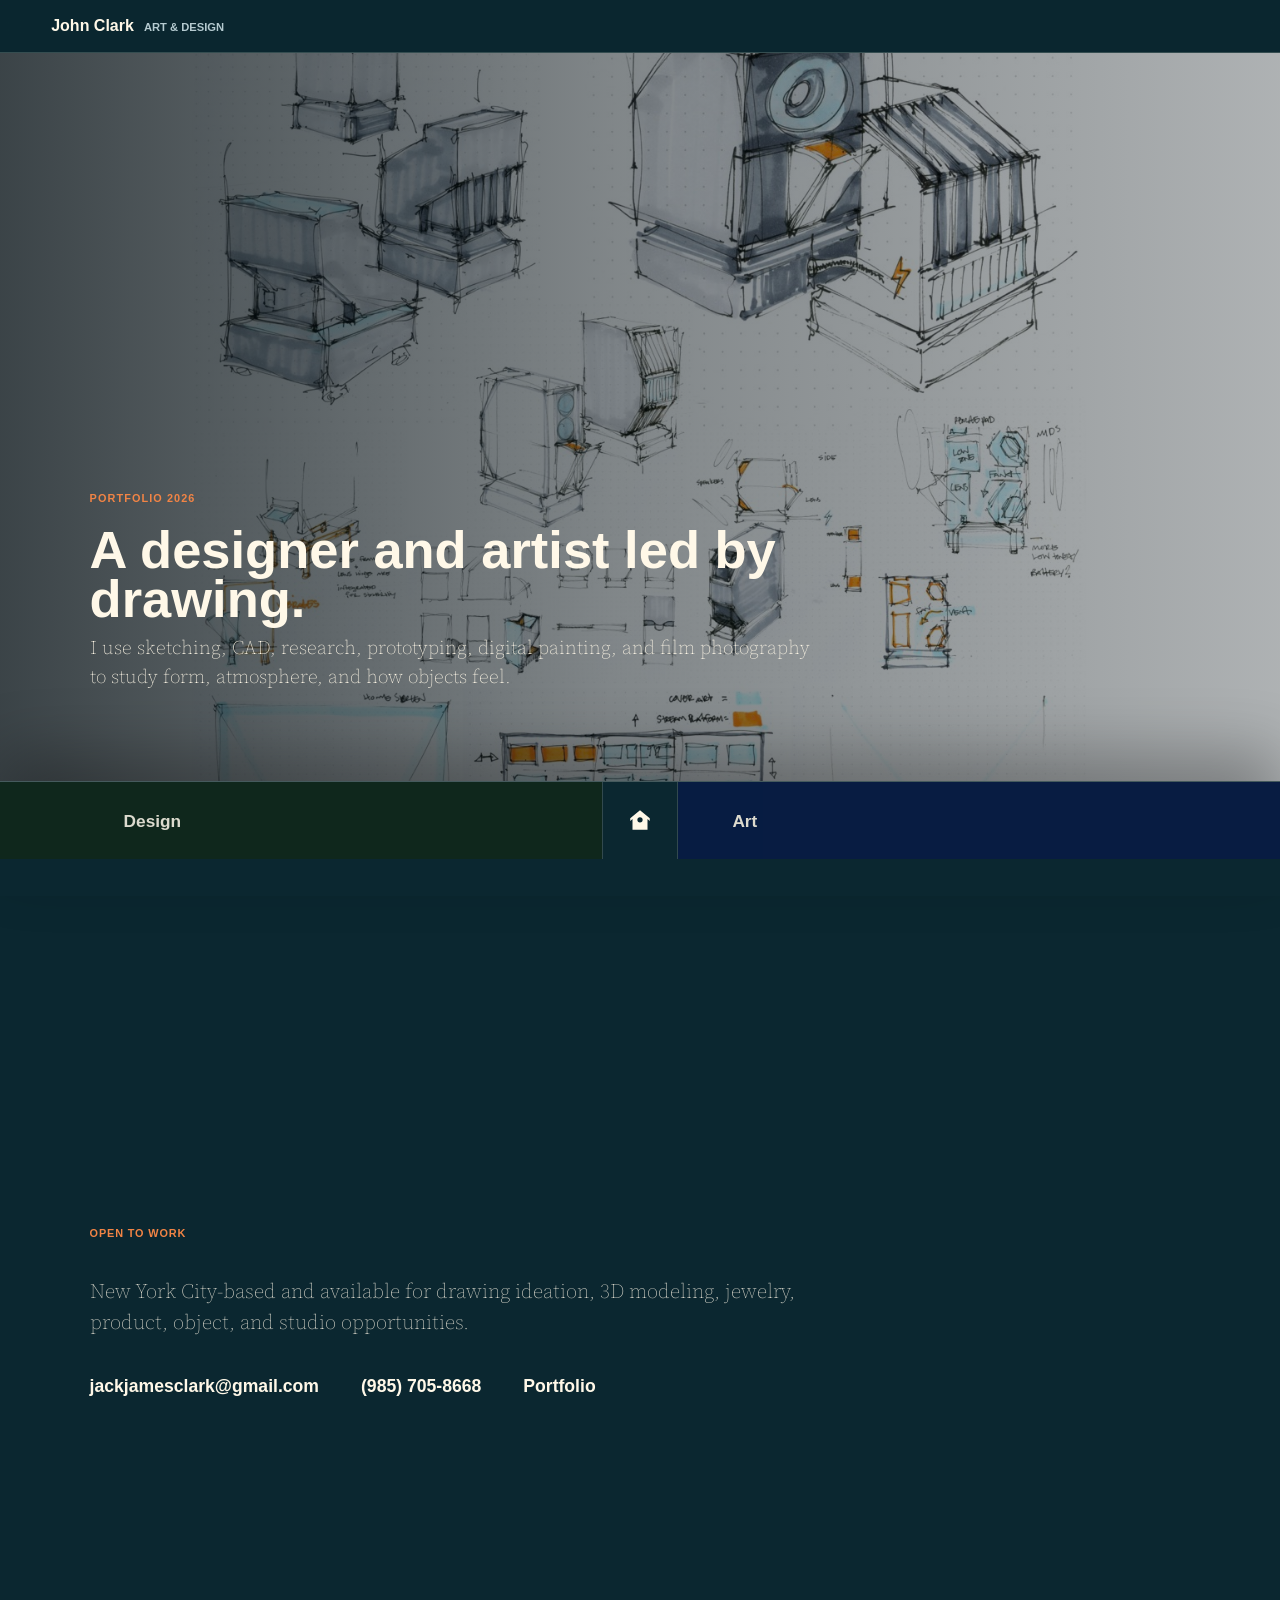
==== commit f4b8ab49: "Refine portfolio copy and galleries" ====
--- a/index.html
+++ b/index.html
@@ -28,6 +28,14 @@
         --art-tab-bg: #071b45;
         --home-overlay: rgba(4, 15, 20, 0.5);
         --work-bg: var(--paper);
+        --work-accent: var(--clay);
+        --work-accent-line: rgba(242, 132, 69, 0.34);
+        --work-head-bg: #102819;
+        --work-head-panel: #1d402a;
+        --work-head-panel-text: var(--cream);
+        --work-head-text: var(--cream);
+        --work-head-mark: "01";
+        --work-head-label: "Object, form, process";
         --header-bg: rgba(11, 39, 48, 0.9);
         --shadow: 0 22px 58px rgba(0, 0, 0, 0.32);
         --display-font:
@@ -61,6 +69,14 @@
         --panel-strong: #284f35;
         --home-overlay: rgba(11, 25, 14, 0.56);
         --work-bg: var(--paper);
+        --work-accent: var(--clay);
+        --work-accent-line: rgba(242, 132, 69, 0.36);
+        --work-head-bg: #102819;
+        --work-head-panel: #1d402a;
+        --work-head-panel-text: var(--cream);
+        --work-head-text: var(--cream);
+        --work-head-mark: "01";
+        --work-head-label: "Object, form, process";
         --header-bg: rgba(20, 39, 25, 0.92);
       }
 
@@ -71,6 +87,14 @@
         --panel-strong: #173873;
         --home-overlay: rgba(2, 8, 35, 0.56);
         --work-bg: var(--paper);
+        --work-accent: var(--teal);
+        --work-accent-line: rgba(140, 200, 207, 0.34);
+        --work-head-bg: #071b45;
+        --work-head-panel: #102a5e;
+        --work-head-panel-text: var(--cream);
+        --work-head-text: var(--cream);
+        --work-head-mark: "02";
+        --work-head-label: "Image, gesture, atmosphere";
         --header-bg: rgba(6, 19, 58, 0.92);
       }
 
@@ -473,31 +497,68 @@
       }
 
       .work-content-head {
-        display: grid;
-        grid-template-columns: minmax(0, 1fr);
-        gap: clamp(14px, 2vw, 24px);
-        align-items: start;
-        padding-bottom: clamp(24px, 4vw, 46px);
-        border-bottom: 1px solid rgba(255, 248, 232, 0.24);
+        position: relative;
+        display: grid;
+        grid-template-columns: minmax(0, 0.72fr) minmax(240px, 0.58fr);
+        gap: clamp(18px, 3vw, 42px);
+        align-items: end;
+        overflow: hidden;
+        min-height: clamp(190px, 26vw, 286px);
+        padding: clamp(30px, 4.6vw, 68px) clamp(26px, 5vw, 74px);
+        border: 1px solid var(--work-accent-line);
+        border-left: 0;
+        background: var(--work-head-bg);
+      }
+
+      .work-content-head::before {
+        position: absolute;
+        inset: 0 auto 0 0;
+        width: clamp(8px, 1vw, 14px);
+        background: var(--work-accent);
+        content: "";
+        pointer-events: none;
       }
 
       .work-content-head h2 {
+        position: relative;
+        z-index: 1;
         margin: 0;
+        color: var(--work-head-text);
         font-family: var(--display-font);
-        font-size: clamp(2.8rem, 5.4vw, 5.4rem);
+        font-size: clamp(4.25rem, 8.4vw, 8.5rem);
         font-weight: 900;
-        line-height: 0.92;
+        line-height: 0.82;
       }
 
       .work-content-head p {
-        max-width: 680px;
-        margin-bottom: 0;
-        color: var(--muted);
+        position: relative;
+        z-index: 1;
+        display: grid;
+        align-content: end;
+        min-height: clamp(132px, 15vw, 178px);
+        margin: 0 0 0 auto;
+        padding: clamp(18px, 2.6vw, 34px);
+        border-top: clamp(5px, 0.7vw, 9px) solid var(--work-accent);
+        background: var(--work-head-panel);
+        color: var(--work-head-panel-text);
         font-family: var(--serif-font);
         font-size: clamp(1rem, 1.7vw, 1.24rem);
         font-weight: var(--serif-weight);
         font-synthesis-weight: none;
-        line-height: 1.45;
+        line-height: 1.35;
+      }
+
+      .work-content-head p::before {
+        display: block;
+        margin-bottom: clamp(18px, 3vw, 42px);
+        color: var(--work-head-panel-text);
+        content: var(--work-head-mark) " / " var(--work-head-label);
+        font-family: var(--display-font);
+        font-size: clamp(0.68rem, 1.2vw, 0.84rem);
+        font-weight: 900;
+        line-height: 1;
+        opacity: 0.72;
+        text-transform: uppercase;
       }
 
       .work-section-head {
@@ -1339,8 +1400,8 @@
         <div class="intro">
           <div class="intro-copy">
             <p class="eyebrow">Portfolio 2026</p>
-            <h1 id="page-title">Drawing-led object and design work.</h1>
-            <p class="lede">Ideation, sketching, 3D modeling, product, and form studies.</p>
+            <h1 id="page-title">A designer and artist led by drawing.</h1>
+            <p class="lede">I use sketching, CAD, research, prototyping, digital painting, and film photography to study form, atmosphere, and how objects feel.</p>
           </div>
 
           <div class="money-shot">
@@ -1396,7 +1457,7 @@
             <section class="work-content" id="work-design" data-work-panel="design" hidden>
               <div class="work-content-head">
                 <h2>Design</h2>
-                <p>Drawing, CAD, product, jewelry-adjacent object, vessel, utensil, bottle, and furniture studies.</p>
+                <p>Sketch development, CAD modeling, form refinement, rendering, material studies, and object construction.</p>
               </div>
               <div class="work-subsections">
                 <section class="work-subsection">
@@ -1404,10 +1465,10 @@
                     <h3>Braun Hairdryer Concept</h3>
                     <p>A Braun-informed appliance study moving from form ideation into ergonomic sketching, CAD construction, and rendered presentation.</p>
                     <ul class="work-process-list" aria-label="Hairdryer process">
-                      <li>Brand language</li>
-                      <li>Handheld proportions</li>
-                      <li>CAD construction</li>
-                      <li>Orthographic linework</li>
+                      <li>Brand-language analysis</li>
+                      <li>Ergonomic grip sketching</li>
+                      <li>CAD form construction</li>
+                      <li>Orthographic product drawing</li>
                     </ul>
                   </div>
                   <div class="compact-gallery hairdryer-gallery">
@@ -1437,10 +1498,10 @@
                     <h3>REEL Projector Concept</h3>
                     <p>An entertainment display console developed through room-scale use scenarios, sketch iteration, component planning, and CAD assembly.</p>
                     <ul class="work-process-list" aria-label="Projector process">
-                      <li>Viewing context</li>
-                      <li>Object language</li>
-                      <li>Exploded assembly</li>
-                      <li>Rendered proposal</li>
+                      <li>Use-scenario sketching</li>
+                      <li>Component architecture</li>
+                      <li>Exploded CAD assembly</li>
+                      <li>Room-context rendering</li>
                     </ul>
                   </div>
                   <div class="compact-gallery reel-gallery">
@@ -1459,7 +1520,7 @@
                 <section class="work-subsection">
                   <div class="work-section-head">
                     <h3>Vessel Study</h3>
-                    <p>Vessel concepts explored through sketches, use studies, and rendered forms.</p>
+                    <p>Sketch ideation, use-case mapping, physical form study, and rendered object presentation.</p>
                   </div>
                   <div class="compact-gallery vessel-gallery">
                     <button class="media-tile is-wide is-fit is-process" type="button" style="--tile-bg: #ffffff;" aria-label="Expand vessel sketch sheet">
@@ -1483,7 +1544,7 @@
                 <section class="work-subsection">
                   <div class="work-section-head">
                     <h3>Utensil Studies</h3>
-                    <p>Cutlery and tableware forms focused on silhouette, proportion, and soft material language.</p>
+                    <p>Silhouette refinement, proportion studies, tableware rendering, and soft material language.</p>
                   </div>
                   <div class="compact-gallery">
                     <button class="media-tile is-wide" type="button" style="--tile-bg: #f6f6f4;" aria-label="Expand fork utensil render">
@@ -1501,7 +1562,7 @@
                 <section class="work-subsection">
                   <div class="work-section-head">
                     <h3>Fragrance Bottles</h3>
-                    <p>Bottle silhouettes studied through cap, body, color, and translucency.</p>
+                    <p>Rapid bottle ideation through silhouette, cap/body proportion, color, and translucency studies.</p>
                   </div>
                   <div class="compact-gallery fragrance-gallery">
                     <button class="media-tile is-contained" type="button" style="--tile-bg: #ff5c5d; --image-shift-x: -2%;" aria-label="Expand coral bottle study">
@@ -1510,9 +1571,6 @@
                     <button class="media-tile is-contained" type="button" style="--tile-bg: #69c7d0; --image-shift-x: -2%;" aria-label="Expand teal bottle study">
                       <img src="assets/portfolio/images/digital-paintings/fragrance-bottles/teal-nozzle-bottle.jpg" alt="Fragrance bottle study on a teal background.">
                     </button>
-                    <button class="media-tile is-contained" type="button" style="--tile-bg: #234c74;" aria-label="Expand round blue bottle study">
-                      <img src="assets/portfolio/images/digital-paintings/fragrance-bottles/blue-round-bottle.jpg" alt="Round blue fragrance bottle study.">
-                    </button>
                     <button class="media-tile is-contained" type="button" style="--tile-bg: #b0557c;" aria-label="Expand pink bottle study">
                       <img src="assets/portfolio/images/digital-paintings/fragrance-bottles/pink-ground-bottle.jpg" alt="Fragrance bottle study on a pink background.">
                     </button>
@@ -1531,7 +1589,7 @@
                 <section class="work-subsection">
                   <div class="work-section-head">
                     <h3>Drapery</h3>
-                    <p>Bed canopy studies exploring folded translucency, suspended volume, and fabric-like structure.</p>
+                    <p>Translucent form sketching, folded surface studies, suspended volume, and fabric structure exploration.</p>
                   </div>
                   <div class="compact-gallery drapery-gallery">
                     <button class="media-tile is-contained" type="button" style="--tile-bg: #b0b3ba;" aria-label="Expand amber drapery study">
@@ -1561,7 +1619,7 @@
                 <section class="work-subsection">
                   <div class="work-section-head">
                     <h3>Table Construction</h3>
-                    <p>Wood table work shown through shop assembly and finished form.</p>
+                    <p>Hands-on fabrication, clamping, wood assembly, and finished furniture documentation.</p>
                   </div>
                   <div class="compact-gallery">
                     <button class="media-tile" type="button" aria-label="Expand furniture clamping image">
@@ -1582,7 +1640,7 @@
                 <section class="work-subsection">
                   <div class="work-section-head">
                     <h3>Stool Studies</h3>
-                    <p>Seating concept sketches focused on structure, joinery, and base form.</p>
+                    <p>Structural sketching, joinery thinking, seat proportion, and base geometry exploration.</p>
                   </div>
                   <div class="compact-gallery">
                     <button class="media-tile is-contained" type="button" style="--tile-bg: #f3f2f6;" aria-label="Expand stool structure sketch one">
@@ -1617,13 +1675,58 @@
             <section class="work-content" id="work-art" data-work-panel="art" data-gallery-scope="panel" hidden>
               <div class="work-content-head">
                 <h2>Art</h2>
-                <p>Digital landscapes, figure drawings, and film photography organized by series.</p>
+                <p>Observation, composition, color, gesture, atmosphere, and image sequencing across digital and film work.</p>
               </div>
               <div class="work-subsections">
                 <section class="work-subsection">
                   <div class="work-section-head">
+                    <h3>Film Photography</h3>
+                    <p>Film composition, available-light exposure, reflection studies, and architectural framing.</p>
+                  </div>
+                  <div class="compact-gallery">
+                    <button class="media-tile is-landscape" type="button" aria-label="Expand waterfront lamps photograph">
+                      <img src="assets/portfolio/images/photography/filmfoto-waterfront-lamps.jpg" alt="Film photograph of waterfront lights and structures.">
+                    </button>
+                    <button class="media-tile is-landscape" type="button" aria-label="Expand room reflection photograph">
+                      <img src="assets/portfolio/images/photography/filmfoto-room-reflection.jpg" alt="Interior photograph with reflected light.">
+                    </button>
+                    <button class="media-tile is-landscape is-rotated" type="button" aria-label="Expand city reflection photograph">
+                      <img src="assets/portfolio/images/photography/filmfoto-city-reflection.jpg" alt="Film photograph with city reflections.">
+                    </button>
+                    <button class="media-tile is-landscape" type="button" aria-label="Expand kitchen sink photograph">
+                      <img src="assets/portfolio/images/photography/filmfoto-kitchen-sink.jpg" alt="Film photograph of a kitchen sink.">
+                    </button>
+                    <button class="media-tile is-landscape" type="button" aria-label="Expand desk screen photograph">
+                      <img src="assets/portfolio/images/photography/filmfoto-desk-screen.jpg" alt="Film photograph of a desk and screen.">
+                    </button>
+                    <button class="media-tile is-landscape" type="button" aria-label="Expand window portrait photograph">
+                      <img src="assets/portfolio/images/photography/filmfoto-window-portrait.jpg" alt="Film photograph near a window.">
+                    </button>
+                    <button class="media-tile is-landscape" type="button" aria-label="Expand studio desk photograph">
+                      <img src="assets/portfolio/images/photography/filmfoto-studio-desk.jpg" alt="Film photograph of a studio desk.">
+                    </button>
+                    <button class="media-tile is-landscape" type="button" aria-label="Expand flared architecture photograph">
+                      <img src="assets/portfolio/images/photography/filmfoto-flared-architecture.jpg" alt="Film photograph of flared architectural light.">
+                    </button>
+                    <button class="media-tile is-landscape" type="button" aria-label="Expand bookshelf photograph">
+                      <img src="assets/portfolio/images/photography/filmfoto-bookshelf.jpg" alt="Film photograph of a bookshelf.">
+                    </button>
+                    <button class="media-tile is-landscape" type="button" aria-label="Expand harbor dots photograph">
+                      <img src="assets/portfolio/images/photography/filmfoto-harbor-dots.jpg" alt="Film photograph of harbor lights.">
+                    </button>
+                    <button class="media-tile is-landscape" type="button" aria-label="Expand framed shelf photograph">
+                      <img src="assets/portfolio/images/photography/filmfoto-framed-shelf.jpg" alt="Film photograph of a framed shelf.">
+                    </button>
+                    <button class="media-tile is-landscape" type="button" aria-label="Expand plant light photograph">
+                      <img src="assets/portfolio/images/photography/filmfoto-plant-light.jpg" alt="Film photograph of plant light.">
+                    </button>
+                  </div>
+                </section>
+
+                <section class="work-subsection">
+                  <div class="work-section-head">
                     <h3>Landscape</h3>
-                    <p>Forests, coasts, hills, and architecture explored through color and atmosphere.</p>
+                    <p>Digital color studies, atmospheric layering, landscape composition, and environmental mood building.</p>
                   </div>
                   <div class="compact-gallery landscape-gallery">
                     <button class="media-tile is-side-crop is-feature" type="button" aria-label="Expand dark forest painting">
@@ -1641,21 +1744,15 @@
                     <button class="media-tile is-side-crop" type="button" aria-label="Expand coast painting">
                       <img src="assets/portfolio/images/digital-paintings/landscape-coast.jpg" alt="Digital painting of waves and coastline.">
                     </button>
-                    <button class="media-tile is-side-crop" type="button" aria-label="Expand meadow painting">
-                      <img src="assets/portfolio/images/digital-paintings/landscape-meadow.jpg" alt="Digital painting of a pale meadow landscape.">
-                    </button>
                   </div>
                 </section>
 
                 <section class="work-subsection">
                   <div class="work-section-head">
                     <h3>Figures</h3>
-                    <p>Gesture and construction drawings exploring pose, motion, and wearable form.</p>
+                    <p>Gesture drawing, line speed and weight, figure construction, pose analysis, and wearable form exploration.</p>
                   </div>
                   <div class="compact-gallery">
-                    <button class="media-tile is-contained" type="button" style="--tile-bg: #ffe9e4;" aria-label="Expand figure line study">
-                      <img src="assets/portfolio/images/digital-paintings/figures/drawings/figure-line-study.jpg" alt="Loose figure drawing study on a pale background.">
-                    </button>
                     <button class="media-tile is-contained" type="button" style="--tile-bg: #ffffff;" aria-label="Expand walking construction figure drawing">
                       <img src="assets/portfolio/images/digital-paintings/figures/drawings/walking-construction-figure.jpg" alt="Walking figure construction drawing.">
                     </button>
@@ -1680,56 +1777,9 @@
                     <button class="media-tile is-contained" type="button" style="--tile-bg: #4a4414;" aria-label="Expand green ground figure drawing">
                       <img src="assets/portfolio/images/digital-paintings/figures/drawings/green-ground-figure-drawing.jpg" alt="Figure drawing on an olive green ground.">
                     </button>
-                    <button class="media-tile is-contained" type="button" style="--tile-bg: #ffffff;" aria-label="Expand red construction figure drawing">
-                      <img src="assets/portfolio/images/digital-paintings/figures/drawings/red-construction-figure.jpg" alt="Red construction figure drawing.">
-                    </button>
                   </div>
                 </section>
 
-                <section class="work-subsection">
-                  <div class="work-section-head">
-                    <h3>Film Photography</h3>
-                    <p>Interiors, architecture, reflection, and low light.</p>
-                  </div>
-                  <div class="compact-gallery">
-                    <button class="media-tile is-landscape" type="button" aria-label="Expand waterfront lamps photograph">
-                      <img src="assets/portfolio/images/photography/filmfoto-waterfront-lamps.jpg" alt="Film photograph of waterfront lights and structures.">
-                    </button>
-                    <button class="media-tile is-landscape" type="button" aria-label="Expand room reflection photograph">
-                      <img src="assets/portfolio/images/photography/filmfoto-room-reflection.jpg" alt="Interior photograph with reflected light.">
-                    </button>
-                    <button class="media-tile is-landscape is-rotated" type="button" aria-label="Expand city reflection photograph">
-                      <img src="assets/portfolio/images/photography/filmfoto-city-reflection.jpg" alt="Film photograph with city reflections.">
-                    </button>
-                    <button class="media-tile is-landscape" type="button" aria-label="Expand kitchen sink photograph">
-                      <img src="assets/portfolio/images/photography/filmfoto-kitchen-sink.jpg" alt="Film photograph of a kitchen sink.">
-                    </button>
-                    <button class="media-tile is-landscape" type="button" aria-label="Expand desk screen photograph">
-                      <img src="assets/portfolio/images/photography/filmfoto-desk-screen.jpg" alt="Film photograph of a desk and screen.">
-                    </button>
-                    <button class="media-tile is-landscape" type="button" aria-label="Expand window portrait photograph">
-                      <img src="assets/portfolio/images/photography/filmfoto-window-portrait.jpg" alt="Film photograph near a window.">
-                    </button>
-                    <button class="media-tile is-landscape" type="button" aria-label="Expand studio desk photograph">
-                      <img src="assets/portfolio/images/photography/filmfoto-studio-desk.jpg" alt="Film photograph of a studio desk.">
-                    </button>
-                    <button class="media-tile is-landscape" type="button" aria-label="Expand flared architecture photograph">
-                      <img src="assets/portfolio/images/photography/filmfoto-flared-architecture.jpg" alt="Film photograph of flared architectural light.">
-                    </button>
-                    <button class="media-tile is-landscape" type="button" aria-label="Expand bookshelf photograph">
-                      <img src="assets/portfolio/images/photography/filmfoto-bookshelf.jpg" alt="Film photograph of a bookshelf.">
-                    </button>
-                    <button class="media-tile is-landscape" type="button" aria-label="Expand harbor dots photograph">
-                      <img src="assets/portfolio/images/photography/filmfoto-harbor-dots.jpg" alt="Film photograph of harbor lights.">
-                    </button>
-                    <button class="media-tile is-landscape" type="button" aria-label="Expand framed shelf photograph">
-                      <img src="assets/portfolio/images/photography/filmfoto-framed-shelf.jpg" alt="Film photograph of a framed shelf.">
-                    </button>
-                    <button class="media-tile is-landscape" type="button" aria-label="Expand plant light photograph">
-                      <img src="assets/portfolio/images/photography/filmfoto-plant-light.jpg" alt="Film photograph of plant light.">
-                    </button>
-                  </div>
-                </section>
               </div>
             </section>
           </div>
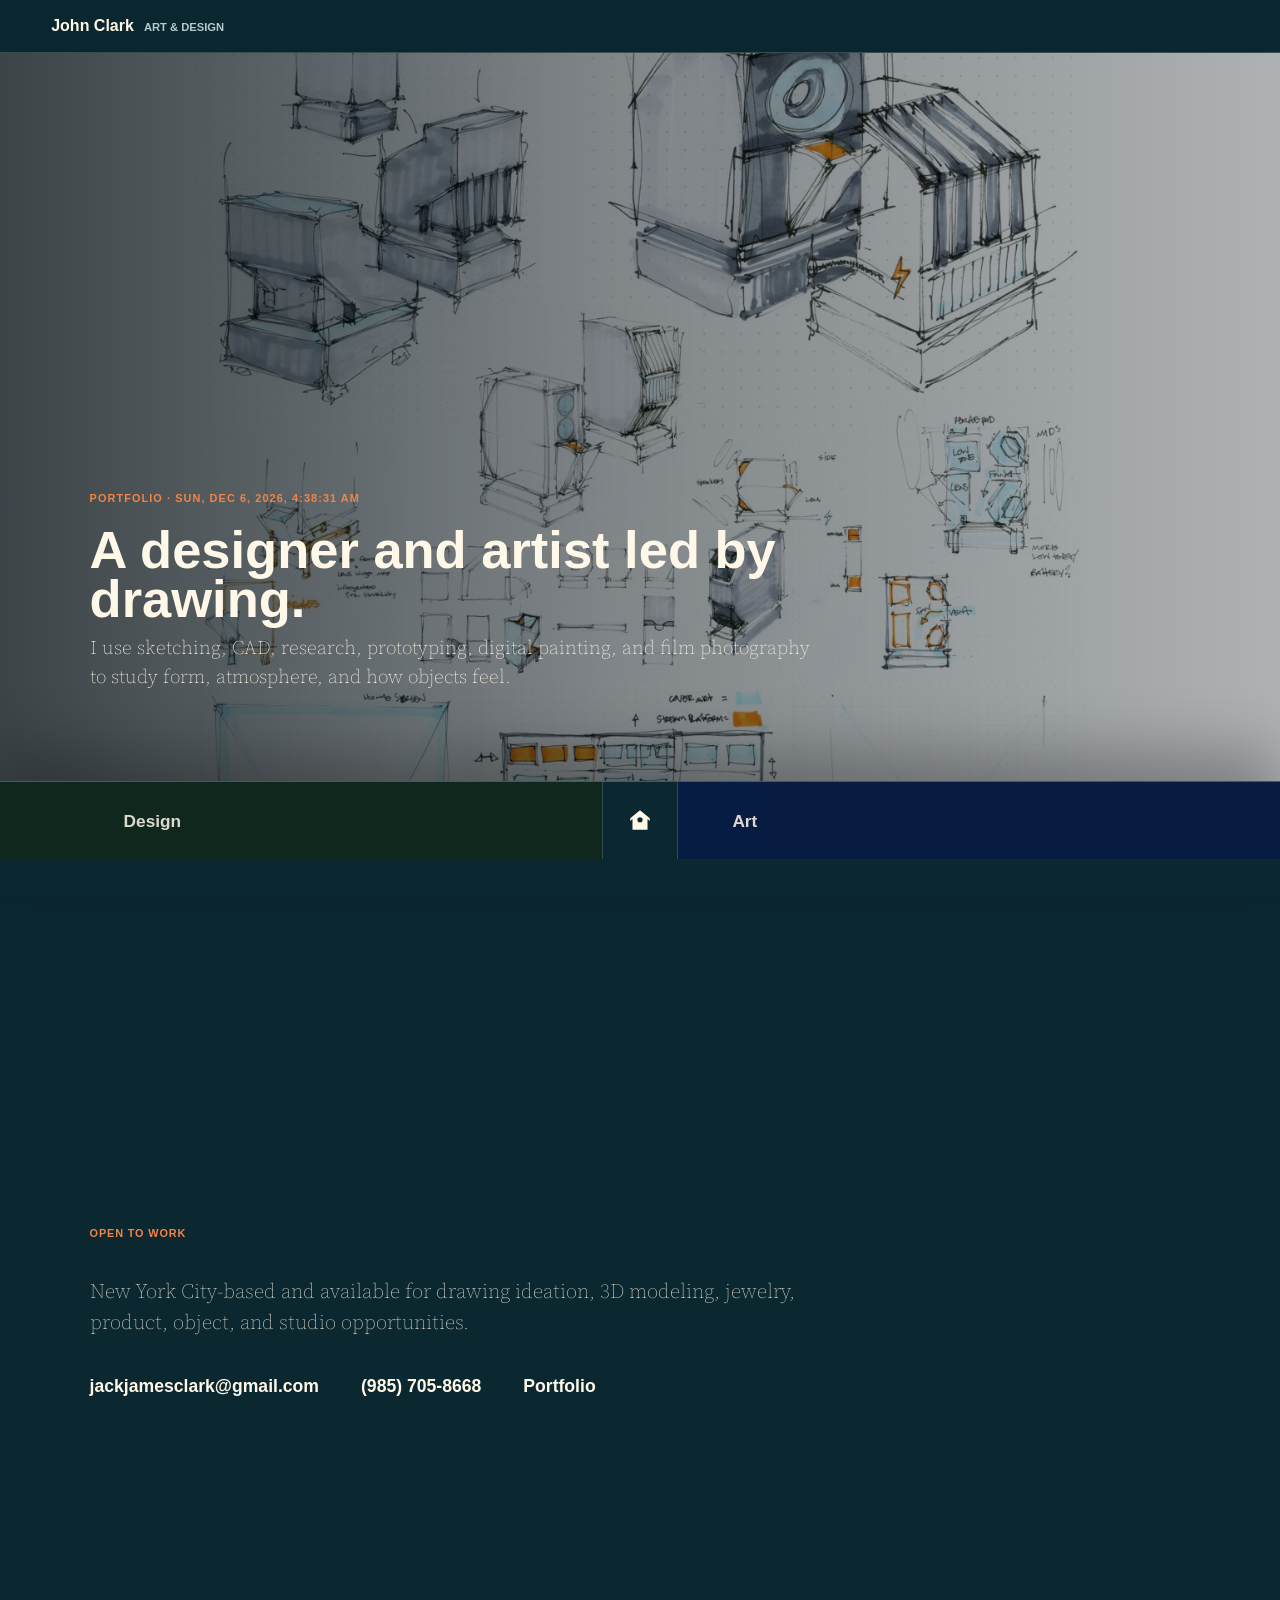
==== commit 635a9895: "Show live portfolio timestamp" ====
--- a/index.html
+++ b/index.html
@@ -1399,7 +1399,7 @@
       <section class="home" aria-labelledby="page-title">
         <div class="intro">
           <div class="intro-copy">
-            <p class="eyebrow">Portfolio 2026</p>
+            <p class="eyebrow">Portfolio · <time data-current-time>Current date and time</time></p>
             <h1 id="page-title">A designer and artist led by drawing.</h1>
             <p class="lede">I use sketching, CAD, research, prototyping, digital painting, and film photography to study form, atmosphere, and how objects feel.</p>
           </div>
@@ -1799,6 +1799,28 @@
       const entryTileGroup = document.querySelector(".home-entry-tiles");
       const homeReset = document.querySelector("[data-work-home]");
       const workSections = document.querySelectorAll(".work-subsection");
+      const currentTime = document.querySelector("[data-current-time]");
+
+      const updateCurrentTime = () => {
+        if (!currentTime) {
+          return;
+        }
+
+        const now = new Date();
+        currentTime.dateTime = now.toISOString();
+        currentTime.textContent = new Intl.DateTimeFormat(undefined, {
+          weekday: "short",
+          year: "numeric",
+          month: "short",
+          day: "numeric",
+          hour: "numeric",
+          minute: "2-digit",
+          second: "2-digit",
+        }).format(now);
+      };
+
+      updateCurrentTime();
+      window.setInterval(updateCurrentTime, 1000);
 
       workSections.forEach((section, index) => {
         const head = section.querySelector(".work-section-head");
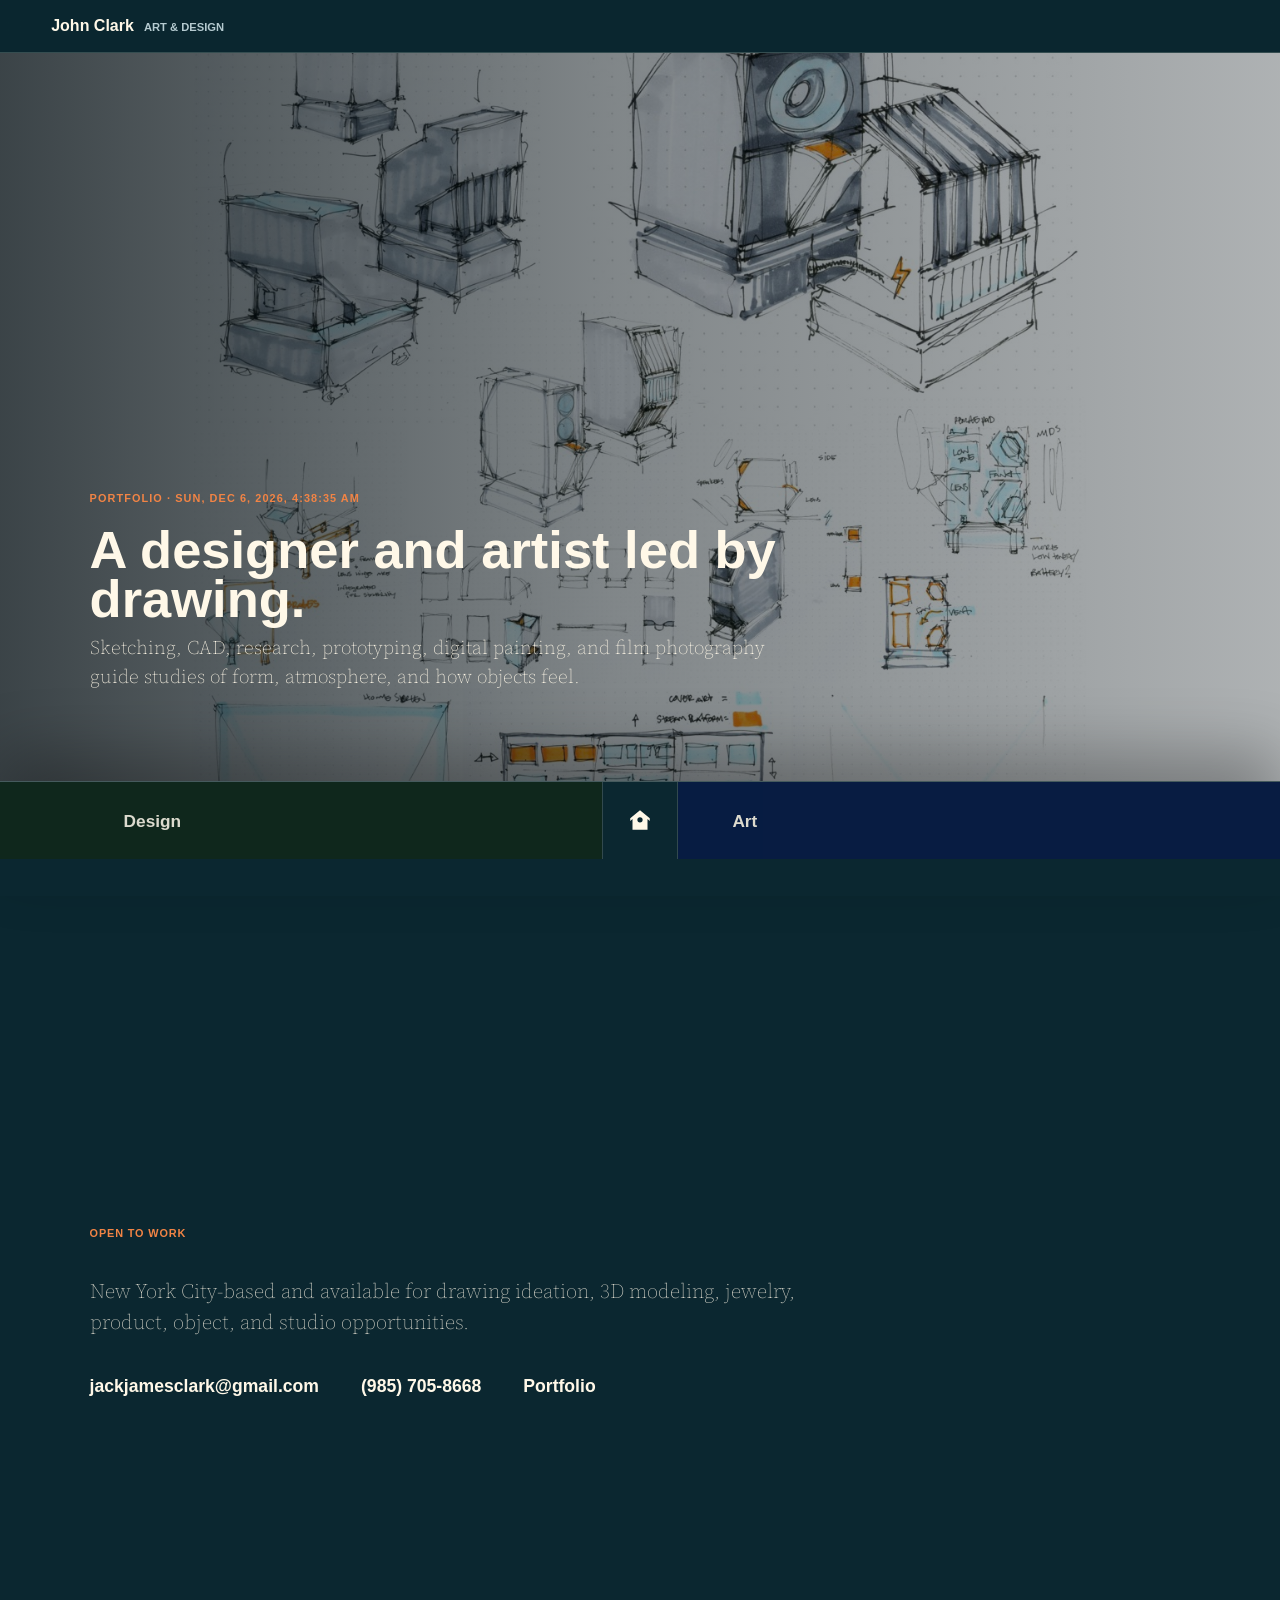
==== commit d3c9aec6: "Update portfolio galleries" ====
--- a/index.html
+++ b/index.html
@@ -1401,7 +1401,7 @@
           <div class="intro-copy">
             <p class="eyebrow">Portfolio · <time data-current-time>Current date and time</time></p>
             <h1 id="page-title">A designer and artist led by drawing.</h1>
-            <p class="lede">I use sketching, CAD, research, prototyping, digital painting, and film photography to study form, atmosphere, and how objects feel.</p>
+            <p class="lede">Sketching, CAD, research, prototyping, digital painting, and film photography guide studies of form, atmosphere, and how objects feel.</p>
           </div>
 
           <div class="money-shot">
@@ -1472,23 +1472,23 @@
                     </ul>
                   </div>
                   <div class="compact-gallery hairdryer-gallery">
+                    <button class="media-tile is-process is-fit" type="button" style="--tile-bg: #ffffff;" aria-label="Expand hair dryer sketch page one">
+                      <img src="assets/portfolio/images/hair-dryer-sketch-page-1.jpg" alt="Hair dryer concept sketch page with many form studies.">
+                    </button>
+                    <button class="media-tile is-process is-fit" type="button" style="--tile-bg: #ffffff;" aria-label="Expand hair dryer sketch page two">
+                      <img src="assets/portfolio/images/hair-dryer-sketch-page-2.jpg" alt="Hair dryer concept sketch page with translucent construction drawings.">
+                    </button>
+                    <button class="media-tile is-process is-fit" type="button" style="--tile-bg: #ffffff;" aria-label="Expand hair dryer render">
+                      <img src="assets/portfolio/images/hair-dryer-render.jpg" alt="Hair dryer product render on a blue background.">
+                    </button>
+                    <button class="media-tile is-story is-fit" type="button" style="--tile-bg: #ffffff; --image-scale: 1.04; --image-hover-scale: 1.08;" aria-label="Expand hair dryer orthographic linework">
+                      <img src="assets/portfolio/images/hair-dryer-orthographics.jpg" alt="Hair dryer orthographic linework with front, side, and top dimensions.">
+                    </button>
+                    <button class="media-tile is-process is-fit" type="button" style="--tile-bg: #ffffff;" aria-label="Expand hair dryer construction study">
+                      <img src="assets/portfolio/images/hair-dryer-screenshot-study.jpg" alt="Transparent hair dryer construction study render.">
+                    </button>
                     <button class="media-tile is-story" type="button" aria-label="Expand hair dryer front render">
                       <img src="assets/portfolio/images/hair-dryer-front-render.jpg" alt="Hair dryer product render with the form centered on a gray background.">
-                    </button>
-                    <button class="media-tile is-story is-fit" type="button" style="--tile-bg: #ffffff; --image-scale: 1.04; --image-hover-scale: 1.08;" aria-label="Expand hair dryer orthographic linework">
-                      <img src="assets/portfolio/images/hair-dryer-orthographics.jpg" alt="Hair dryer orthographic linework with front, side, and top dimensions.">
-                    </button>
-                    <button class="media-tile is-process is-fit" type="button" style="--tile-bg: #ffffff;" aria-label="Expand hair dryer render">
-                      <img src="assets/portfolio/images/hair-dryer-render.jpg" alt="Hair dryer product render on a blue background.">
-                    </button>
-                    <button class="media-tile is-process is-fit" type="button" style="--tile-bg: #ffffff;" aria-label="Expand hair dryer sketch page one">
-                      <img src="assets/portfolio/images/hair-dryer-sketch-page-1.jpg" alt="Hair dryer concept sketch page with many form studies.">
-                    </button>
-                    <button class="media-tile is-process is-fit" type="button" style="--tile-bg: #ffffff;" aria-label="Expand hair dryer sketch page two">
-                      <img src="assets/portfolio/images/hair-dryer-sketch-page-2.jpg" alt="Hair dryer concept sketch page with translucent construction drawings.">
-                    </button>
-                    <button class="media-tile is-process is-fit" type="button" style="--tile-bg: #ffffff;" aria-label="Expand hair dryer construction study">
-                      <img src="assets/portfolio/images/hair-dryer-screenshot-study.jpg" alt="Transparent hair dryer construction study render.">
                     </button>
                   </div>
                 </section>
@@ -1547,7 +1547,7 @@
                     <p>Silhouette refinement, proportion studies, tableware rendering, and soft material language.</p>
                   </div>
                   <div class="compact-gallery">
-                    <button class="media-tile is-wide" type="button" style="--tile-bg: #f6f6f4;" aria-label="Expand fork utensil render">
+                    <button class="media-tile is-wide" type="button" style="--tile-bg: #f6f6f4; --image-shift-x: 20%; --image-scale: 1.2; --image-hover-scale: 1.24;" aria-label="Expand fork utensil render">
                       <img src="assets/portfolio/images/utensil-fork-top.jpg" alt="Pale fork utensil render shown from above.">
                     </button>
                     <button class="media-tile is-wide is-fit" type="button" style="--tile-bg: #ffffff;" aria-label="Expand utensil plate render">
@@ -1603,9 +1603,6 @@
                     </button>
                     <button class="media-tile is-contained" type="button" style="--tile-bg: #95a7c9; --image-shift-x: -3%; --image-scale: 1.22; --image-hover-scale: 1.26;" aria-label="Expand lilac block drapery study">
                       <img src="assets/portfolio/images/digital-paintings/object-studies/lilac-block-drapery-form.jpg" alt="Lilac block drapery form study.">
-                    </button>
-                    <button class="media-tile is-contained" type="button" style="--tile-bg: #8b8db4;" aria-label="Expand tall lilac drapery study">
-                      <img src="assets/portfolio/images/digital-paintings/object-studies/tall-lilac-drapery-form.jpg" alt="Tall lilac drapery form study.">
                     </button>
                     <button class="media-tile is-contained" type="button" style="--tile-bg: #9bb4af;" aria-label="Expand soft amber drapery study">
                       <img src="assets/portfolio/images/digital-paintings/object-studies/soft-amber-drapery-form.jpg" alt="Soft amber drapery form study.">
@@ -1719,6 +1716,60 @@
                     </button>
                     <button class="media-tile is-landscape" type="button" aria-label="Expand plant light photograph">
                       <img src="assets/portfolio/images/photography/filmfoto-plant-light.jpg" alt="Film photograph of plant light.">
+                    </button>
+                    <button class="media-tile is-landscape" type="button" aria-label="Expand window statue film photograph">
+                      <img src="assets/portfolio/images/photography/filmfotos-000141300016.jpg" alt="Black-and-white film photograph of a small statue near a window.">
+                    </button>
+                    <button class="media-tile is-landscape" type="button" aria-label="Expand camera portrait film photograph">
+                      <img src="assets/portfolio/images/photography/filmfotos-000141300017.jpg" alt="Black-and-white film photograph of a person holding a camera.">
+                    </button>
+                    <button class="media-tile is-landscape" type="button" aria-label="Expand apartment room film photograph">
+                      <img src="assets/portfolio/images/photography/filmfotos-000141300018.jpg" alt="Black-and-white film photograph of an apartment room with a table and television.">
+                    </button>
+                    <button class="media-tile is-landscape" type="button" aria-label="Expand television reflection film photograph">
+                      <img src="assets/portfolio/images/photography/filmfotos-000141300019.jpg" alt="Black-and-white film photograph of a television and reflected light.">
+                    </button>
+                    <button class="media-tile is-landscape" type="button" aria-label="Expand room reflection film photograph">
+                      <img src="assets/portfolio/images/photography/filmfotos-000141300020.jpg" alt="Black-and-white film photograph of a room with bright screen reflection.">
+                    </button>
+                    <button class="media-tile is-landscape" type="button" aria-label="Expand couch window film photograph">
+                      <img src="assets/portfolio/images/photography/filmfotos-000141300021.jpg" alt="Black-and-white film photograph of a couch near a bright window.">
+                    </button>
+                    <button class="media-tile is-landscape" type="button" aria-label="Expand living room table film photograph">
+                      <img src="assets/portfolio/images/photography/filmfotos-000141300023.jpg" alt="Black-and-white film photograph of a low table in a living room.">
+                    </button>
+                    <button class="media-tile is-landscape" type="button" aria-label="Expand table interior film photograph">
+                      <img src="assets/portfolio/images/photography/filmfotos-000141300024.jpg" alt="Black-and-white film photograph of a person seated at a table.">
+                    </button>
+                    <button class="media-tile is-landscape" type="button" aria-label="Expand flower study film photograph">
+                      <img src="assets/portfolio/images/photography/filmfotos-000141300025.jpg" alt="Black-and-white film photograph of flowers and foliage.">
+                    </button>
+                    <button class="media-tile is-landscape" type="button" aria-label="Expand pop-up sign film photograph">
+                      <img src="assets/portfolio/images/photography/filmfotos-000141300027.jpg" alt="Black-and-white film photograph of a large pop-up sign.">
+                    </button>
+                    <button class="media-tile is-landscape" type="button" aria-label="Expand street sign figure film photograph">
+                      <img src="assets/portfolio/images/photography/filmfotos-000141300028.jpg" alt="Black-and-white film photograph of a person standing in front of a pop-up sign.">
+                    </button>
+                    <button class="media-tile is-landscape" type="button" aria-label="Expand wall sign film photograph">
+                      <img src="assets/portfolio/images/photography/filmfotos-000141300030.jpg" alt="Black-and-white film photograph of signage on a wall.">
+                    </button>
+                    <button class="media-tile is-landscape" type="button" aria-label="Expand wall detail film photograph">
+                      <img src="assets/portfolio/images/photography/filmfotos-000141300031.jpg" alt="Black-and-white film photograph of a wall sign detail.">
+                    </button>
+                    <button class="media-tile is-landscape" type="button" aria-label="Expand material aisle film photograph">
+                      <img src="assets/portfolio/images/photography/filmfotos-000141300032.jpg" alt="Black-and-white film photograph of an aisle with stacked materials.">
+                    </button>
+                    <button class="media-tile is-landscape" type="button" aria-label="Expand textile aisle film photograph">
+                      <img src="assets/portfolio/images/photography/filmfotos-000141300033.jpg" alt="Black-and-white film photograph of people in a textile aisle.">
+                    </button>
+                    <button class="media-tile is-landscape" type="button" aria-label="Expand fabric rolls film photograph">
+                      <img src="assets/portfolio/images/photography/filmfotos-000141300034.jpg" alt="Black-and-white film photograph of fabric rolls in an aisle.">
+                    </button>
+                    <button class="media-tile is-landscape" type="button" aria-label="Expand street scene film photograph">
+                      <img src="assets/portfolio/images/photography/filmfotos-000141300036.jpg" alt="Black-and-white film photograph of a person crossing a city street.">
+                    </button>
+                    <button class="media-tile is-landscape" type="button" aria-label="Expand street figure film photograph">
+                      <img src="assets/portfolio/images/photography/filmfotos-000141300037.jpg" alt="Black-and-white film photograph of a person seen from behind on a street.">
                     </button>
                   </div>
                 </section>
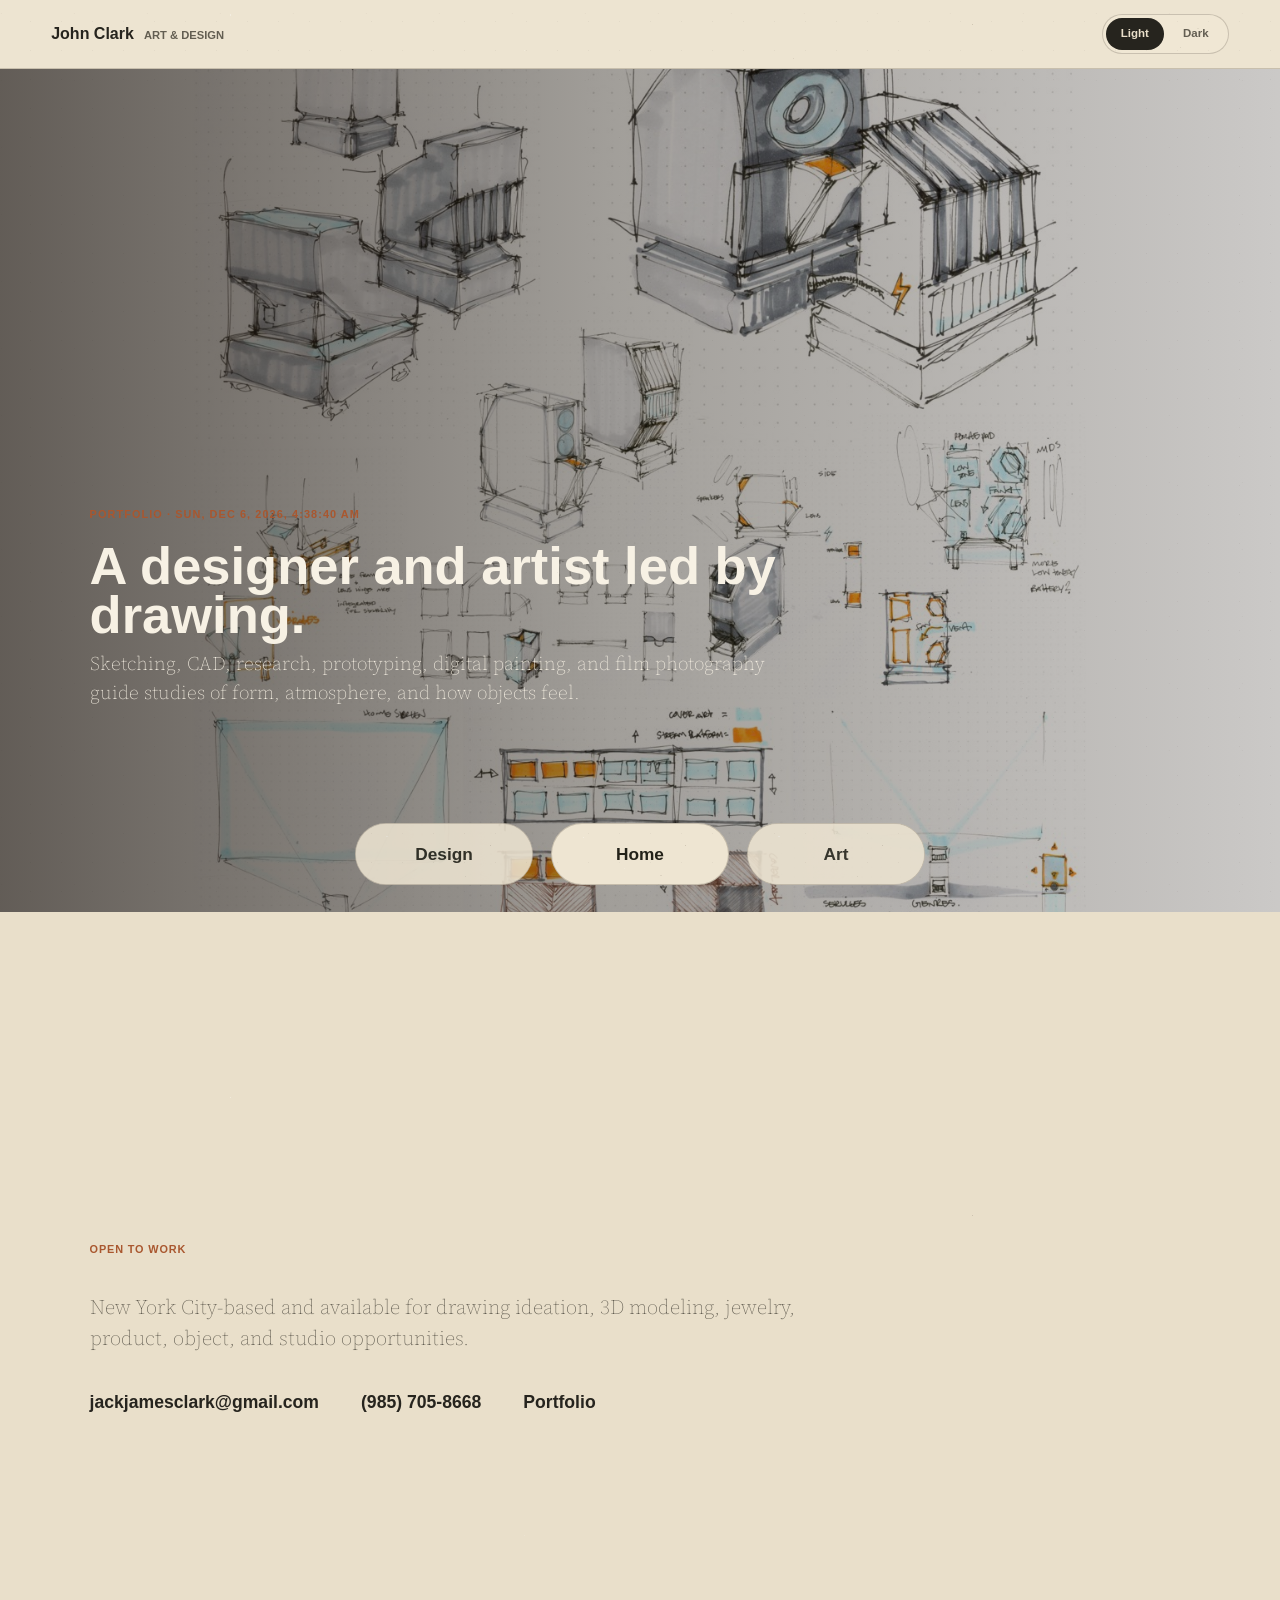
==== commit 99bfef01: "Refresh portfolio paper theme" ====
--- a/index.html
+++ b/index.html
@@ -12,6 +12,114 @@
       @import url("https://fonts.googleapis.com/css2?family=Source+Serif+4:opsz,wght@8..60,200&display=swap");
 
       :root {
+        color-scheme: light;
+        --paper: #e9dfca;
+        --panel: #d8c9ad;
+        --panel-strong: #c9b891;
+        --ink: #26241e;
+        --muted: #635e52;
+        --line: rgba(50, 43, 33, 0.2);
+        --clay: #a9572f;
+        --teal: #406f75;
+        --blue: #506f89;
+        --cream: #f7f1e4;
+        --design-tab-bg: #9fae7c;
+        --home-tab-bg: #eee5d2;
+        --art-tab-bg: #8ea2b5;
+        --home-overlay: rgba(43, 36, 25, 0.44);
+        --work-bg: var(--paper);
+        --work-accent: var(--clay);
+        --work-accent-line: rgba(120, 79, 45, 0.34);
+        --work-head-bg: #c5ca9e;
+        --work-head-panel: #efe5cf;
+        --work-head-panel-text: var(--ink);
+        --work-head-text: #28321f;
+        --work-head-mark: "01";
+        --work-head-label: "Object, form, process";
+        --header-bg: rgba(238, 229, 210, 0.86);
+        --paper-texture:
+          radial-gradient(circle at 18% 22%, rgba(255, 255, 255, 0.34) 0 0.55px, transparent 0.65px),
+          radial-gradient(circle at 76% 36%, rgba(63, 50, 35, 0.16) 0 0.45px, transparent 0.6px),
+          radial-gradient(circle at 41% 74%, rgba(255, 255, 255, 0.18) 0 0.4px, transparent 0.55px),
+          radial-gradient(circle at 62% 86%, rgba(70, 54, 38, 0.1) 0 0.65px, transparent 0.8px);
+        --paper-texture-size: 19px 23px, 31px 29px, 47px 43px, 73px 67px;
+        --tab-text: #232219;
+        --shadow: 0 22px 58px rgba(48, 38, 25, 0.2);
+        --display-font:
+          "Akzidenz-Grotesk", "Akzidenz Grotesk",
+          "AkzidenzGroteskBQ", "Akzidenz-Grotesk BQ",
+          "Berthold Akzidenz Grotesk", "Helvetica Neue", Helvetica, Arial,
+          sans-serif;
+        --serif-font:
+          "Source Serif 4", ui-serif, "New York", "New York Small",
+          "Iowan Old Style", Georgia, serif;
+        --serif-weight: 200;
+      }
+
+      * {
+        box-sizing: border-box;
+      }
+
+      body {
+        margin: 0;
+        background-color: var(--paper);
+        background-image: var(--paper-texture);
+        color: var(--ink);
+        font-family: var(--display-font);
+        line-height: 1.5;
+        transition: background-color 260ms ease;
+      }
+
+      body::before {
+        position: fixed;
+        inset: 0;
+        z-index: 70;
+        background-image: var(--paper-texture);
+        background-position: 0 0, 7px 11px, 17px 5px, 29px 23px;
+        background-size: var(--paper-texture-size);
+        content: "";
+        mix-blend-mode: multiply;
+        opacity: 0.34;
+        pointer-events: none;
+      }
+
+      body[data-work-theme="design"] {
+        --active-tab-bg: var(--design-tab-bg);
+        --paper: var(--design-tab-bg);
+        --panel: #b4bd89;
+        --panel-strong: #9fae7c;
+        --home-overlay: rgba(56, 62, 39, 0.46);
+        --work-bg: var(--paper);
+        --work-accent: var(--clay);
+        --work-accent-line: rgba(92, 73, 43, 0.32);
+        --work-head-bg: #d0d3a9;
+        --work-head-panel: #efe5cf;
+        --work-head-panel-text: var(--ink);
+        --work-head-text: #28321f;
+        --work-head-mark: "01";
+        --work-head-label: "Object, form, process";
+        --header-bg: rgba(197, 202, 158, 0.9);
+      }
+
+      body[data-work-theme="art"] {
+        --active-tab-bg: var(--art-tab-bg);
+        --paper: var(--art-tab-bg);
+        --panel: #9dafbf;
+        --panel-strong: #8ea2b5;
+        --home-overlay: rgba(34, 47, 60, 0.48);
+        --work-bg: var(--paper);
+        --work-accent: #5e4240;
+        --work-accent-line: rgba(59, 75, 88, 0.34);
+        --work-head-bg: #c0cdd6;
+        --work-head-panel: #efe5cf;
+        --work-head-panel-text: var(--ink);
+        --work-head-text: #223143;
+        --work-head-mark: "02";
+        --work-head-label: "Image, gesture, atmosphere";
+        --header-bg: rgba(181, 197, 209, 0.9);
+      }
+
+      :root[data-color-theme="dark"] {
         color-scheme: dark;
         --paper: #0b2730;
         --panel: #143742;
@@ -34,37 +142,19 @@
         --work-head-panel: #1d402a;
         --work-head-panel-text: var(--cream);
         --work-head-text: var(--cream);
-        --work-head-mark: "01";
-        --work-head-label: "Object, form, process";
         --header-bg: rgba(11, 39, 48, 0.9);
+        --paper-texture:
+          radial-gradient(circle at 18% 22%, rgba(255, 255, 255, 0.14) 0 0.55px, transparent 0.65px),
+          radial-gradient(circle at 76% 36%, rgba(0, 0, 0, 0.24) 0 0.45px, transparent 0.6px),
+          radial-gradient(circle at 41% 74%, rgba(255, 255, 255, 0.08) 0 0.4px, transparent 0.55px),
+          radial-gradient(circle at 62% 86%, rgba(0, 0, 0, 0.16) 0 0.65px, transparent 0.8px);
+        --tab-text: var(--cream);
         --shadow: 0 22px 58px rgba(0, 0, 0, 0.32);
-        --display-font:
-          "Akzidenz-Grotesk", "Akzidenz Grotesk",
-          "AkzidenzGroteskBQ", "Akzidenz-Grotesk BQ",
-          "Berthold Akzidenz Grotesk", "Helvetica Neue", Helvetica, Arial,
-          sans-serif;
-        --serif-font:
-          "Source Serif 4", ui-serif, "New York", "New York Small",
-          "Iowan Old Style", Georgia, serif;
-        --serif-weight: 200;
-      }
-
-      * {
-        box-sizing: border-box;
-      }
-
-      body {
-        margin: 0;
-        background: var(--paper);
-        color: var(--ink);
-        font-family: var(--display-font);
-        line-height: 1.5;
-        transition: background-color 260ms ease;
-      }
-
-      body[data-work-theme="design"] {
+      }
+
+      :root[data-color-theme="dark"] body[data-work-theme="design"] {
         --active-tab-bg: var(--design-tab-bg);
-        --paper: #102819;
+        --paper: var(--design-tab-bg);
         --panel: #21402b;
         --panel-strong: #284f35;
         --home-overlay: rgba(11, 25, 14, 0.56);
@@ -75,14 +165,12 @@
         --work-head-panel: #1d402a;
         --work-head-panel-text: var(--cream);
         --work-head-text: var(--cream);
-        --work-head-mark: "01";
-        --work-head-label: "Object, form, process";
         --header-bg: rgba(20, 39, 25, 0.92);
       }
 
-      body[data-work-theme="art"] {
+      :root[data-color-theme="dark"] body[data-work-theme="art"] {
         --active-tab-bg: var(--art-tab-bg);
-        --paper: #071b45;
+        --paper: var(--art-tab-bg);
         --panel: #102a5e;
         --panel-strong: #173873;
         --home-overlay: rgba(2, 8, 35, 0.56);
@@ -93,8 +181,6 @@
         --work-head-panel: #102a5e;
         --work-head-panel-text: var(--cream);
         --work-head-text: var(--cream);
-        --work-head-mark: "02";
-        --work-head-label: "Image, gesture, atmosphere";
         --header-bg: rgba(6, 19, 58, 0.92);
       }
 
@@ -109,10 +195,12 @@
         z-index: 20;
         display: flex;
         align-items: center;
-        justify-content: flex-start;
+        justify-content: space-between;
+        gap: 24px;
         padding: 14px clamp(18px, 4vw, 56px);
         border-bottom: 1px solid var(--line);
-        background: var(--header-bg);
+        background-color: var(--header-bg);
+        background-image: var(--paper-texture);
         backdrop-filter: blur(14px);
         transition: background-color 260ms ease;
       }
@@ -134,6 +222,49 @@
         text-transform: uppercase;
       }
 
+      .theme-options {
+        display: inline-flex;
+        align-items: stretch;
+        gap: 3px;
+        min-width: max-content;
+        padding: 3px;
+        border: 1px solid var(--line);
+        border-radius: 999px;
+        background-color: rgba(247, 241, 228, 0.18);
+        background-image: var(--paper-texture);
+      }
+
+      .theme-option {
+        min-width: 58px;
+        min-height: 32px;
+        padding: 0 12px;
+        border: 0;
+        border-radius: 999px;
+        background: transparent;
+        color: var(--muted);
+        cursor: pointer;
+        font: inherit;
+        font-size: 0.72rem;
+        font-weight: 900;
+        letter-spacing: 0;
+      }
+
+      .theme-option[aria-pressed="true"] {
+        background-color: var(--ink);
+        color: var(--paper);
+      }
+
+      .theme-option:hover,
+      .theme-option:focus-visible {
+        color: var(--ink);
+        outline: 0;
+      }
+
+      .theme-option[aria-pressed="true"]:hover,
+      .theme-option[aria-pressed="true"]:focus-visible {
+        color: var(--paper);
+      }
+
       main {
         min-height: calc(100svh - 57px);
       }
@@ -146,7 +277,8 @@
         display: grid;
         grid-template-columns: minmax(0, 1fr);
         border-bottom: 0;
-        background: var(--paper);
+        background-color: var(--paper);
+        background-image: var(--paper-texture);
       }
 
       .intro {
@@ -166,9 +298,9 @@
         background:
           linear-gradient(
             90deg,
-            rgba(4, 15, 20, 0.78) 0%,
+            rgba(38, 30, 22, 0.72) 0%,
             var(--home-overlay) 48%,
-            rgba(4, 15, 20, 0.32) 100%
+            rgba(38, 30, 22, 0.24) 100%
           );
         content: "";
         transition: background-color 260ms ease;
@@ -178,6 +310,7 @@
         position: relative;
         z-index: 2;
         max-width: 820px;
+        color: var(--cream);
         transform: translateY(clamp(-26px, -3.2vw, -12px));
       }
 
@@ -195,7 +328,8 @@
         gap: clamp(18px, 3vw, 34px);
         min-height: calc(100vh - 57px);
         padding: clamp(34px, 5vw, 58px) var(--home-pad-x) clamp(38px, 5.5vw, 68px);
-        background: var(--paper);
+        background-color: var(--paper);
+        background-image: var(--paper-texture);
         transition:
           background-color 180ms ease,
           border-color 180ms ease,
@@ -210,7 +344,7 @@
       .home-contact p {
         max-width: 720px;
         margin-bottom: 0;
-        color: rgba(255, 248, 232, 0.82);
+        color: var(--muted);
         font-family: var(--serif-font);
         font-size: clamp(1rem, 1.8vw, 1.28rem);
         font-weight: var(--serif-weight);
@@ -231,7 +365,7 @@
       }
 
       .home-contact-links a {
-        color: var(--cream);
+        color: var(--ink);
         font-size: clamp(0.92rem, 1.5vw, 1.1rem);
         font-weight: 900;
         text-decoration: none;
@@ -244,18 +378,15 @@
       }
 
       .home-entry-tiles {
-        --home-button-size: var(--tab-height);
+        --home-button-size: clamp(50px, 5vw, 62px);
         position: relative;
         z-index: 3;
-        display: grid;
-        grid-template-columns: minmax(0, 1fr) var(--home-button-size) minmax(0, 1fr);
-        align-items: stretch;
-        gap: 0;
+        display: flex;
+        align-items: center;
+        justify-content: center;
+        gap: clamp(10px, 1.6vw, 18px);
         margin-top: calc(-1 * var(--tab-overlap));
-        border-top: 1px solid rgba(255, 248, 232, 0.24);
-        border-bottom: 0;
-        background: var(--home-tab-bg);
-        box-shadow: 0 -28px 62px rgba(0, 0, 0, 0.28);
+        padding: 0 var(--home-pad-x);
       }
 
       .home-entry-tile,
@@ -263,14 +394,18 @@
         position: relative;
         display: flex;
         align-items: center;
-        justify-content: space-between;
-        height: var(--tab-height);
-        min-height: var(--tab-height);
+        justify-content: center;
+        width: auto;
+        min-width: clamp(112px, 14vw, 178px);
+        height: var(--home-button-size);
+        min-height: var(--home-button-size);
         overflow: hidden;
-        padding: 18px clamp(18px, 3vw, 34px) 16px;
-        border: 0;
-        background: var(--home-tab-bg);
-        color: var(--cream);
+        padding: 0 clamp(22px, 3vw, 42px);
+        border: 1px solid rgba(50, 43, 33, 0.22);
+        border-radius: 999px;
+        background-color: var(--home-tab-bg);
+        background-image: var(--paper-texture);
+        color: var(--tab-text);
         cursor: pointer;
         font: inherit;
         text-align: left;
@@ -281,57 +416,51 @@
           transform 180ms ease;
       }
 
+      .home-entry-tile::before,
+      .home-reset-tile::before {
+        position: absolute;
+        inset: -1px;
+        z-index: -1;
+        border-radius: inherit;
+        background: inherit;
+        content: "";
+      }
+
       .home-entry-tile::after {
         content: none;
       }
 
       .home-reset-tile {
-        width: var(--home-button-size);
-        height: var(--home-button-size);
-        min-height: var(--home-button-size);
-        aspect-ratio: 1;
-        align-self: stretch;
-        justify-content: center;
-        padding: 0;
-        border-right: 1px solid rgba(255, 248, 232, 0.16);
-        border-left: 1px solid rgba(255, 248, 232, 0.16);
-        background: var(--home-tab-bg);
+        background-color: var(--home-tab-bg);
+        background-image: var(--paper-texture);
       }
 
       .home-entry-tile[data-work-tab="design"] {
-        padding-left: calc(var(--home-pad-x) + clamp(18px, 3vw, 34px));
-        background: var(--design-tab-bg);
+        background-color: var(--home-tab-bg);
       }
 
       .home-entry-tile[data-work-tab="art"] {
-        padding-left: clamp(28px, 4.4vw, 54px);
-        padding-right: calc(var(--home-pad-x) + clamp(18px, 3vw, 34px));
-        background: var(--art-tab-bg);
+        background-color: var(--home-tab-bg);
       }
 
       .home-reset-tile::before {
-        width: 24px;
-        height: 24px;
-        background: currentColor;
-        content: "";
-        mask: url("data:image/svg+xml,%3Csvg viewBox='0 0 32 32' xmlns='http://www.w3.org/2000/svg'%3E%3Cpath fill='black' fill-rule='evenodd' d='M16 3 29 13.5v3.7l-3-2.4V29H6V14.8l-3 2.4v-3.7L16 3Zm0 9.2a3.5 3.5 0 1 0 0 7 3.5 3.5 0 0 0 0-7Z'/%3E%3C/svg%3E") center / contain no-repeat;
-        -webkit-mask: url("data:image/svg+xml,%3Csvg viewBox='0 0 32 32' xmlns='http://www.w3.org/2000/svg'%3E%3Cpath fill='black' fill-rule='evenodd' d='M16 3 29 13.5v3.7l-3-2.4V29H6V14.8l-3 2.4v-3.7L16 3Zm0 9.2a3.5 3.5 0 1 0 0 7 3.5 3.5 0 0 0 0-7Z'/%3E%3C/svg%3E") center / contain no-repeat;
+        content: none;
       }
 
       .home-reset-tile::after {
-        position: absolute;
-        top: calc(50% + 7px);
-        left: 50%;
-        width: 10px;
-        height: 2px;
-        background: currentColor;
-        content: "";
-        transform: translateX(-50%);
-      }
-
-      .home-entry-tile strong {
+        content: none;
+      }
+
+      .home-entry-tile strong,
+      .home-reset-tile strong {
         position: relative;
         z-index: 2;
+        display: inline-flex;
+        align-items: center;
+        justify-content: center;
+        min-height: 34px;
+        padding: 0 18px;
+        border-radius: 999px;
         font-size: clamp(0.9rem, 1.35vw, 1.08rem);
         font-weight: 900;
         line-height: 1;
@@ -354,8 +483,8 @@
       }
 
       .home-entry-tile.is-active {
-        background: var(--active-tab-bg);
-        color: #ffffff;
+        background-color: var(--active-tab-bg);
+        color: var(--tab-text);
         opacity: 1;
       }
 
@@ -369,14 +498,17 @@
       }
 
       body[data-work-theme] .home-entry-tiles {
-        border-color: var(--active-tab-bg);
-        background: var(--active-tab-bg);
-        box-shadow: none;
+        background: transparent;
+      }
+
+      body[data-work-theme] .home-entry-tile.is-active {
+        background-color: var(--active-tab-bg);
       }
 
       body[data-work-theme] .home-reset-tile {
-        border-color: rgba(255, 248, 232, 0.16);
-        background: var(--home-tab-bg);
+        border-color: rgba(50, 43, 33, 0.22);
+        background-color: var(--home-tab-bg);
+        background-image: var(--paper-texture);
         opacity: 1;
       }
 
@@ -432,7 +564,8 @@
         overflow: hidden;
         border: 0;
         border-radius: 0;
-        background: var(--panel);
+        background-color: var(--panel);
+        background-image: var(--paper-texture);
         box-shadow: var(--shadow);
       }
 
@@ -454,7 +587,8 @@
         scroll-margin-top: 57px;
         padding: clamp(38px, 5vw, 78px) clamp(18px, 5vw, 72px) clamp(64px, 8vw, 112px);
         border-top: 0;
-        background: var(--work-bg);
+        background-color: var(--work-bg);
+        background-image: var(--paper-texture);
         transition: background-color 260ms ease;
       }
 
@@ -506,8 +640,10 @@
         min-height: clamp(190px, 26vw, 286px);
         padding: clamp(30px, 4.6vw, 68px) clamp(26px, 5vw, 74px);
         border: 1px solid var(--work-accent-line);
-        border-left: 0;
-        background: var(--work-head-bg);
+        border-left: 1px solid var(--work-accent-line);
+        border-radius: clamp(34px, 5vw, 72px);
+        background-color: var(--work-head-bg);
+        background-image: var(--paper-texture);
       }
 
       .work-content-head::before {
@@ -525,7 +661,7 @@
         margin: 0;
         color: var(--work-head-text);
         font-family: var(--display-font);
-        font-size: clamp(4.25rem, 8.4vw, 8.5rem);
+        font-size: clamp(3.75rem, 7.4vw, 7.5rem);
         font-weight: 900;
         line-height: 0.82;
       }
@@ -539,7 +675,9 @@
         margin: 0 0 0 auto;
         padding: clamp(18px, 2.6vw, 34px);
         border-top: clamp(5px, 0.7vw, 9px) solid var(--work-accent);
-        background: var(--work-head-panel);
+        border-radius: clamp(22px, 3.4vw, 42px);
+        background-color: var(--work-head-panel);
+        background-image: var(--paper-texture);
         color: var(--work-head-panel-text);
         font-family: var(--serif-font);
         font-size: clamp(1rem, 1.7vw, 1.24rem);
@@ -603,7 +741,7 @@
         aspect-ratio: 4 / 3;
         height: auto;
         object-fit: cover;
-        background: var(--tile-bg, #102836);
+        background: var(--tile-bg, rgba(247, 241, 228, 0.42));
         transition: transform 180ms ease;
       }
 
@@ -692,7 +830,8 @@
         width: 22px;
         height: 22px;
         border: 1px solid var(--line);
-        color: var(--cream);
+        border-radius: 999px;
+        color: var(--ink);
         content: "+";
         font-family: var(--display-font);
         font-size: 1rem;
@@ -765,9 +904,9 @@
         min-width: 0;
         overflow: hidden;
         aspect-ratio: 1;
-        border: 1px solid rgba(255, 248, 232, 0.12);
+        border: 1px solid rgba(50, 43, 33, 0.16);
         border-radius: 0;
-        background: var(--tile-bg, #102836);
+        background: var(--tile-bg, rgba(247, 241, 228, 0.42));
         cursor: zoom-in;
         padding: 0;
       }
@@ -786,7 +925,7 @@
       }
 
       .media-tile.is-contained {
-        border-color: var(--tile-bg, rgba(255, 248, 232, 0.12));
+        border-color: var(--tile-bg, rgba(50, 43, 33, 0.16));
         padding: clamp(8px, 1vw, 14px);
       }
 
@@ -907,7 +1046,7 @@
         height: 100%;
         object-fit: cover;
         object-position: var(--image-position, center);
-        background: var(--tile-bg, #102836);
+        background: var(--tile-bg, rgba(247, 241, 228, 0.42));
         transform: translate(var(--image-shift-x, 0), var(--image-shift-y, 0)) scale(var(--image-scale, 1));
         transition: transform 160ms ease;
       }
@@ -969,7 +1108,7 @@
         display: grid;
         place-items: center;
         padding: clamp(18px, 4vw, 58px);
-        background: rgba(4, 15, 20, 0.92);
+        background: rgba(38, 30, 22, 0.88);
       }
 
       .image-lightbox[hidden] {
@@ -983,7 +1122,7 @@
         max-width: 94vw;
         max-height: 88vh;
         object-fit: contain;
-        background: #102836;
+        background: var(--cream);
         box-shadow: var(--shadow);
       }
 
@@ -996,8 +1135,8 @@
         width: 44px;
         height: 44px;
         border: 0;
-        border-radius: 8px;
-        background: rgba(255, 248, 232, 0.26);
+        border-radius: 999px;
+        background: rgba(247, 241, 228, 0.3);
         color: var(--cream);
         cursor: pointer;
         font: inherit;
@@ -1014,8 +1153,8 @@
         width: 44px;
         height: 44px;
         border: 0;
-        border-radius: 8px;
-        background: rgba(255, 248, 232, 0.26);
+        border-radius: 999px;
+        background: rgba(247, 241, 228, 0.3);
         color: var(--cream);
         cursor: pointer;
         font: inherit;
@@ -1056,7 +1195,7 @@
       .lightbox-nav:focus-visible,
       .lightbox-close:hover,
       .lightbox-close:focus-visible {
-        background: rgba(255, 248, 232, 0.38);
+        background: rgba(247, 241, 228, 0.46);
         outline: 0;
       }
 
@@ -1069,8 +1208,8 @@
         min-width: 56px;
         padding: 10px 12px;
         border: 0;
-        border-radius: 8px;
-        background: rgba(255, 248, 232, 0.26);
+        border-radius: 999px;
+        background: rgba(247, 241, 228, 0.3);
         color: var(--cream);
         font-family: var(--display-font);
         font-size: 0.82rem;
@@ -1081,7 +1220,8 @@
         display: grid;
         align-content: stretch;
         border-left: 1px solid var(--line);
-        background: var(--panel);
+        background-color: var(--panel);
+        background-image: var(--paper-texture);
       }
 
       .side-card {
@@ -1140,7 +1280,7 @@
       }
 
       .contact-link strong {
-        color: var(--cream);
+        color: var(--ink);
         font-size: 0.94rem;
       }
 
@@ -1184,8 +1324,8 @@
         min-height: 46px;
         align-items: center;
         justify-content: center;
-        border: 1px solid rgba(255, 248, 232, 0.62);
-        border-radius: 8px;
+        border: 1px solid rgba(50, 43, 33, 0.42);
+        border-radius: 999px;
         color: var(--ink);
         font-weight: 900;
         line-height: 1;
@@ -1201,7 +1341,7 @@
       .button.primary {
         border-color: var(--clay);
         background: var(--clay);
-        color: #102836;
+        color: var(--cream);
       }
 
       .button:hover,
@@ -1231,6 +1371,14 @@
           position: static;
           align-items: flex-start;
           flex-direction: column;
+        }
+
+        .theme-options {
+          width: 100%;
+        }
+
+        .theme-option {
+          flex: 1;
         }
 
         .home {
@@ -1286,25 +1434,21 @@
 
         .home-entry-tiles {
           --home-button-size: var(--tab-height);
-          grid-template-columns: minmax(0, 1fr) var(--home-button-size) minmax(0, 1fr);
-          gap: 0;
+          justify-content: center;
+          gap: 8px;
           margin-top: calc(-1 * var(--tab-overlap));
-        }
-
-        .home-entry-tile {
+          padding: 0 14px;
+        }
+
+        .home-entry-tile,
+        .home-reset-tile {
+          flex: 1;
+          min-width: 0;
           padding: 12px 14px 14px;
         }
 
-        .home-entry-tile[data-work-tab="design"] {
-          padding-left: calc(var(--home-pad-x) + 14px);
-        }
-
-        .home-entry-tile[data-work-tab="art"] {
-          padding-left: 24px;
-          padding-right: calc(var(--home-pad-x) + 14px);
-        }
-
-        .home-entry-tile strong {
+        .home-entry-tile strong,
+        .home-reset-tile strong {
           font-size: clamp(0.95rem, 4vw, 1.2rem);
         }
 
@@ -1389,10 +1533,24 @@
         }
       }
     </style>
+    <script>
+      try {
+        const savedTheme = localStorage.getItem("portfolioColorTheme");
+        if (savedTheme === "dark" || savedTheme === "light") {
+          document.documentElement.dataset.colorTheme = savedTheme;
+        }
+      } catch (error) {
+        document.documentElement.dataset.colorTheme = "light";
+      }
+    </script>
   </head>
   <body>
     <header class="site-header">
       <a class="brand" href="index.html">John Clark <span>Art &amp; Design</span></a>
+      <div class="theme-options" aria-label="Theme options">
+        <button class="theme-option" type="button" data-color-theme-option="light" aria-pressed="true">Light</button>
+        <button class="theme-option" type="button" data-color-theme-option="dark" aria-pressed="false">Dark</button>
+      </div>
     </header>
 
     <main>
@@ -1428,7 +1586,9 @@
             type="button"
             data-work-home
             aria-label="Return home"
-          ></button>
+          >
+            <strong>Home</strong>
+          </button>
           <button
             class="home-entry-tile"
             type="button"
@@ -1851,6 +2011,33 @@
       const homeReset = document.querySelector("[data-work-home]");
       const workSections = document.querySelectorAll(".work-subsection");
       const currentTime = document.querySelector("[data-current-time]");
+      const colorThemeButtons = document.querySelectorAll("[data-color-theme-option]");
+
+      const setColorTheme = (theme) => {
+        const colorTheme = theme === "dark" ? "dark" : "light";
+        document.documentElement.dataset.colorTheme = colorTheme;
+
+        colorThemeButtons.forEach((button) => {
+          button.setAttribute(
+            "aria-pressed",
+            String(button.dataset.colorThemeOption === colorTheme),
+          );
+        });
+
+        try {
+          localStorage.setItem("portfolioColorTheme", colorTheme);
+        } catch (error) {
+          // Theme choice is still applied for the current page view.
+        }
+      };
+
+      setColorTheme(document.documentElement.dataset.colorTheme || "light");
+
+      colorThemeButtons.forEach((button) => {
+        button.addEventListener("click", () => {
+          setColorTheme(button.dataset.colorThemeOption);
+        });
+      });
 
       const updateCurrentTime = () => {
         if (!currentTime) {
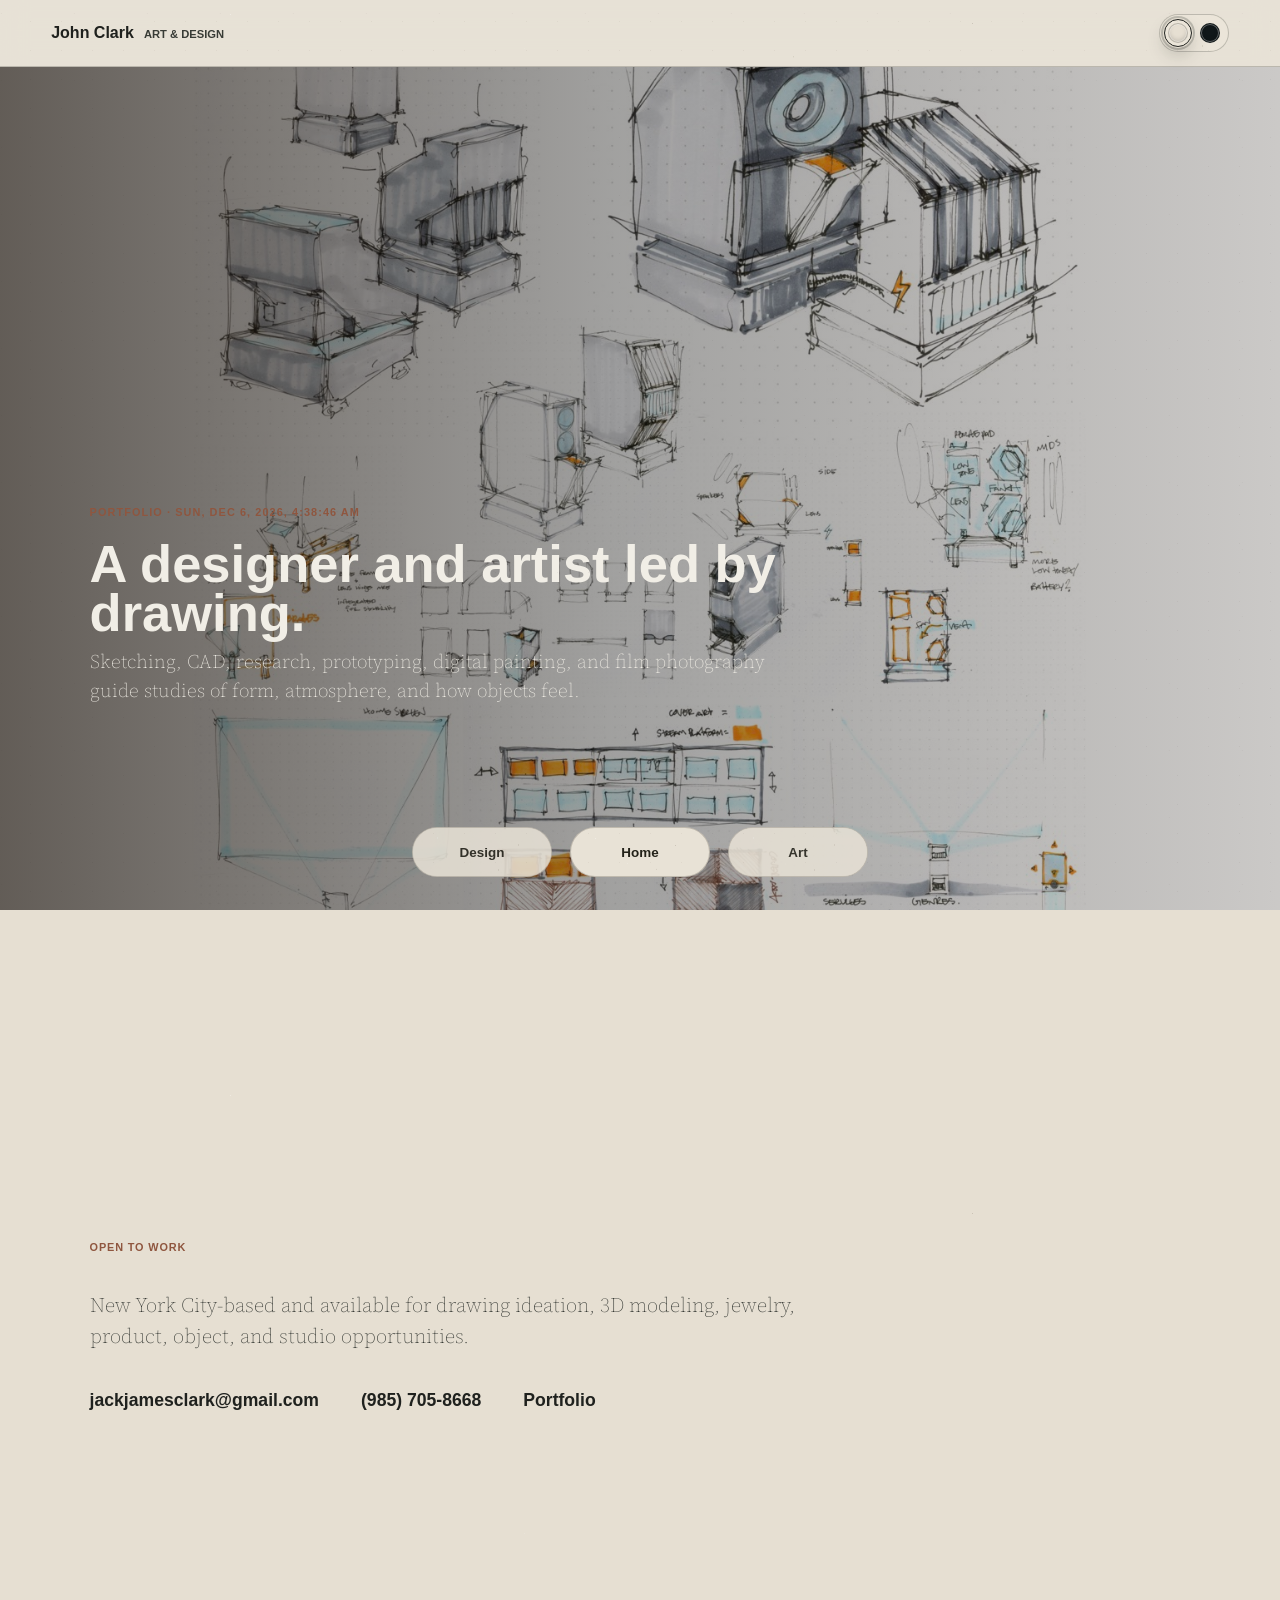
==== commit 239b1431: "Update portfolio galleries and theme controls" ====
--- a/index.html
+++ b/index.html
@@ -13,30 +13,30 @@
 
       :root {
         color-scheme: light;
-        --paper: #e9dfca;
-        --panel: #d8c9ad;
-        --panel-strong: #c9b891;
-        --ink: #26241e;
-        --muted: #635e52;
-        --line: rgba(50, 43, 33, 0.2);
-        --clay: #a9572f;
-        --teal: #406f75;
-        --blue: #506f89;
-        --cream: #f7f1e4;
-        --design-tab-bg: #9fae7c;
-        --home-tab-bg: #eee5d2;
-        --art-tab-bg: #8ea2b5;
-        --home-overlay: rgba(43, 36, 25, 0.44);
+        --paper: #e6dfd2;
+        --panel: #d2c7b4;
+        --panel-strong: #bfb39f;
+        --ink: #1f211e;
+        --muted: #383b36;
+        --line: rgba(31, 33, 30, 0.22);
+        --clay: #8f563f;
+        --teal: #5f7475;
+        --blue: #697987;
+        --cream: #f1eee6;
+        --design-tab-bg: #a8ad94;
+        --home-tab-bg: #e8e2d6;
+        --art-tab-bg: #98a6b1;
+        --home-overlay: rgba(32, 31, 28, 0.42);
         --work-bg: var(--paper);
         --work-accent: var(--clay);
-        --work-accent-line: rgba(120, 79, 45, 0.34);
-        --work-head-bg: #c5ca9e;
-        --work-head-panel: #efe5cf;
+        --work-accent-line: rgba(84, 74, 62, 0.34);
+        --work-head-bg: #cbcab7;
+        --work-head-panel: #ebe5da;
         --work-head-panel-text: var(--ink);
-        --work-head-text: #28321f;
+        --work-head-text: #242920;
         --work-head-mark: "01";
         --work-head-label: "Object, form, process";
-        --header-bg: rgba(238, 229, 210, 0.86);
+        --header-bg: rgba(232, 226, 214, 0.88);
         --paper-texture:
           radial-gradient(circle at 18% 22%, rgba(255, 255, 255, 0.34) 0 0.55px, transparent 0.65px),
           radial-gradient(circle at 76% 36%, rgba(63, 50, 35, 0.16) 0 0.45px, transparent 0.6px),
@@ -86,63 +86,63 @@
       body[data-work-theme="design"] {
         --active-tab-bg: var(--design-tab-bg);
         --paper: var(--design-tab-bg);
-        --panel: #b4bd89;
-        --panel-strong: #9fae7c;
-        --home-overlay: rgba(56, 62, 39, 0.46);
+        --panel: #b9bca8;
+        --panel-strong: #a8ad94;
+        --home-overlay: rgba(43, 46, 37, 0.44);
         --work-bg: var(--paper);
         --work-accent: var(--clay);
-        --work-accent-line: rgba(92, 73, 43, 0.32);
-        --work-head-bg: #d0d3a9;
-        --work-head-panel: #efe5cf;
+        --work-accent-line: rgba(76, 71, 58, 0.32);
+        --work-head-bg: #d0d0bd;
+        --work-head-panel: #ebe5da;
         --work-head-panel-text: var(--ink);
-        --work-head-text: #28321f;
+        --work-head-text: #242920;
         --work-head-mark: "01";
         --work-head-label: "Object, form, process";
-        --header-bg: rgba(197, 202, 158, 0.9);
+        --header-bg: rgba(191, 195, 174, 0.9);
       }
 
       body[data-work-theme="art"] {
         --active-tab-bg: var(--art-tab-bg);
         --paper: var(--art-tab-bg);
-        --panel: #9dafbf;
-        --panel-strong: #8ea2b5;
-        --home-overlay: rgba(34, 47, 60, 0.48);
+        --panel: #aeb7bf;
+        --panel-strong: #98a6b1;
+        --home-overlay: rgba(35, 42, 48, 0.46);
         --work-bg: var(--paper);
-        --work-accent: #5e4240;
-        --work-accent-line: rgba(59, 75, 88, 0.34);
-        --work-head-bg: #c0cdd6;
-        --work-head-panel: #efe5cf;
+        --work-accent: #5b4f4a;
+        --work-accent-line: rgba(72, 80, 86, 0.34);
+        --work-head-bg: #c8d0d5;
+        --work-head-panel: #ebe5da;
         --work-head-panel-text: var(--ink);
-        --work-head-text: #223143;
+        --work-head-text: #252d35;
         --work-head-mark: "02";
         --work-head-label: "Image, gesture, atmosphere";
-        --header-bg: rgba(181, 197, 209, 0.9);
+        --header-bg: rgba(183, 194, 201, 0.9);
       }
 
       :root[data-color-theme="dark"] {
         color-scheme: dark;
-        --paper: #0b2730;
-        --panel: #143742;
-        --panel-strong: #19444f;
-        --ink: #fff8e8;
-        --muted: #b5cad0;
-        --line: rgba(255, 248, 232, 0.18);
-        --clay: #f28445;
-        --teal: #8cc8cf;
-        --blue: #6ea6c4;
-        --cream: #fff8e8;
-        --design-tab-bg: #102819;
-        --home-tab-bg: #0b2730;
-        --art-tab-bg: #071b45;
-        --home-overlay: rgba(4, 15, 20, 0.5);
+        --paper: #101719;
+        --panel: #1a2426;
+        --panel-strong: #233033;
+        --ink: #f4f1e8;
+        --muted: #c5c6be;
+        --line: rgba(244, 241, 232, 0.2);
+        --clay: #d4825e;
+        --teal: #9bb8b8;
+        --blue: #8fa3b3;
+        --cream: #f4f1e8;
+        --design-tab-bg: #151d18;
+        --home-tab-bg: #101719;
+        --art-tab-bg: #141a24;
+        --home-overlay: rgba(4, 8, 10, 0.52);
         --work-bg: var(--paper);
         --work-accent: var(--clay);
-        --work-accent-line: rgba(242, 132, 69, 0.34);
-        --work-head-bg: #102819;
-        --work-head-panel: #1d402a;
+        --work-accent-line: rgba(212, 130, 94, 0.34);
+        --work-head-bg: #151d18;
+        --work-head-panel: #202b25;
         --work-head-panel-text: var(--cream);
         --work-head-text: var(--cream);
-        --header-bg: rgba(11, 39, 48, 0.9);
+        --header-bg: rgba(16, 23, 25, 0.92);
         --paper-texture:
           radial-gradient(circle at 18% 22%, rgba(255, 255, 255, 0.14) 0 0.55px, transparent 0.65px),
           radial-gradient(circle at 76% 36%, rgba(0, 0, 0, 0.24) 0 0.45px, transparent 0.6px),
@@ -155,33 +155,33 @@
       :root[data-color-theme="dark"] body[data-work-theme="design"] {
         --active-tab-bg: var(--design-tab-bg);
         --paper: var(--design-tab-bg);
-        --panel: #21402b;
-        --panel-strong: #284f35;
-        --home-overlay: rgba(11, 25, 14, 0.56);
+        --panel: #202820;
+        --panel-strong: #293228;
+        --home-overlay: rgba(8, 13, 10, 0.56);
         --work-bg: var(--paper);
         --work-accent: var(--clay);
-        --work-accent-line: rgba(242, 132, 69, 0.36);
-        --work-head-bg: #102819;
-        --work-head-panel: #1d402a;
+        --work-accent-line: rgba(212, 130, 94, 0.36);
+        --work-head-bg: #151d18;
+        --work-head-panel: #202b25;
         --work-head-panel-text: var(--cream);
         --work-head-text: var(--cream);
-        --header-bg: rgba(20, 39, 25, 0.92);
+        --header-bg: rgba(21, 29, 24, 0.92);
       }
 
       :root[data-color-theme="dark"] body[data-work-theme="art"] {
         --active-tab-bg: var(--art-tab-bg);
         --paper: var(--art-tab-bg);
-        --panel: #102a5e;
-        --panel-strong: #173873;
-        --home-overlay: rgba(2, 8, 35, 0.56);
+        --panel: #202937;
+        --panel-strong: #293447;
+        --home-overlay: rgba(7, 9, 17, 0.56);
         --work-bg: var(--paper);
         --work-accent: var(--teal);
-        --work-accent-line: rgba(140, 200, 207, 0.34);
-        --work-head-bg: #071b45;
-        --work-head-panel: #102a5e;
+        --work-accent-line: rgba(155, 184, 184, 0.34);
+        --work-head-bg: #141a24;
+        --work-head-panel: #202937;
         --work-head-panel-text: var(--cream);
         --work-head-text: var(--cream);
-        --header-bg: rgba(6, 19, 58, 0.92);
+        --header-bg: rgba(20, 26, 36, 0.92);
       }
 
       a {
@@ -224,10 +224,10 @@
 
       .theme-options {
         display: inline-flex;
-        align-items: stretch;
-        gap: 3px;
+        align-items: center;
+        gap: 4px;
         min-width: max-content;
-        padding: 3px;
+        padding: 4px;
         border: 1px solid var(--line);
         border-radius: 999px;
         background-color: rgba(247, 241, 228, 0.18);
@@ -235,34 +235,57 @@
       }
 
       .theme-option {
-        min-width: 58px;
-        min-height: 32px;
-        padding: 0 12px;
-        border: 0;
+        position: relative;
+        display: grid;
+        place-items: center;
+        width: 28px;
+        height: 28px;
+        padding: 3px;
+        border: 1px solid transparent;
         border-radius: 999px;
         background: transparent;
         color: var(--muted);
         cursor: pointer;
         font: inherit;
-        font-size: 0.72rem;
-        font-weight: 900;
-        letter-spacing: 0;
+        overflow: hidden;
+        transition:
+          border-color 160ms ease,
+          box-shadow 160ms ease,
+          transform 160ms ease;
       }
 
       .theme-option[aria-pressed="true"] {
-        background-color: var(--ink);
-        color: var(--paper);
+        border-color: var(--ink);
+        box-shadow:
+          0 0 0 1px var(--paper),
+          0 0 0 3px var(--line),
+          0 8px 18px rgba(0, 0, 0, 0.18);
       }
 
       .theme-option:hover,
       .theme-option:focus-visible {
-        color: var(--ink);
+        border-color: var(--ink);
         outline: 0;
-      }
-
-      .theme-option[aria-pressed="true"]:hover,
-      .theme-option[aria-pressed="true"]:focus-visible {
-        color: var(--paper);
+        transform: translateY(-1px);
+      }
+
+      .theme-swatch {
+        display: block;
+        width: 100%;
+        height: 100%;
+        border: 1px solid var(--line);
+        border-radius: inherit;
+        box-shadow:
+          inset 0 0 0 1px rgba(255, 255, 255, 0.34),
+          inset 0 -2px 4px rgba(0, 0, 0, 0.14);
+      }
+
+      .theme-swatch-light {
+        background-color: #e6dfd2;
+      }
+
+      .theme-swatch-dark {
+        background-color: #101719;
       }
 
       main {
@@ -378,7 +401,7 @@
       }
 
       .home-entry-tiles {
-        --home-button-size: clamp(50px, 5vw, 62px);
+        --home-button-size: clamp(42px, 4vw, 50px);
         position: relative;
         z-index: 3;
         display: flex;
@@ -396,11 +419,11 @@
         align-items: center;
         justify-content: center;
         width: auto;
-        min-width: clamp(112px, 14vw, 178px);
+        min-width: clamp(96px, 11vw, 140px);
         height: var(--home-button-size);
         min-height: var(--home-button-size);
         overflow: hidden;
-        padding: 0 clamp(22px, 3vw, 42px);
+        padding: 0 clamp(16px, 2vw, 30px);
         border: 1px solid rgba(50, 43, 33, 0.22);
         border-radius: 999px;
         background-color: var(--home-tab-bg);
@@ -458,10 +481,10 @@
         display: inline-flex;
         align-items: center;
         justify-content: center;
-        min-height: 34px;
-        padding: 0 18px;
+        min-height: 26px;
+        padding: 0 10px;
         border-radius: 999px;
-        font-size: clamp(0.9rem, 1.35vw, 1.08rem);
+        font-size: clamp(0.82rem, 1.05vw, 0.96rem);
         font-weight: 900;
         line-height: 1;
       }
@@ -866,6 +889,82 @@
         display: none;
       }
 
+      .film-gallery-group {
+        display: grid;
+        gap: 0;
+      }
+
+      .work-section-body > .film-gallery-group:first-child {
+        padding-top: 6px;
+      }
+
+      .film-gallery-group + .film-gallery-group {
+        margin-top: clamp(20px, 3vw, 36px);
+        padding-top: clamp(18px, 3vw, 30px);
+        border-top: 1px solid rgba(50, 43, 33, 0.16);
+      }
+
+      .film-gallery-head {
+        position: relative;
+        display: grid;
+        gap: 4px;
+        padding: 16px 34px 16px 0;
+        cursor: pointer;
+      }
+
+      .film-gallery-head::after {
+        position: absolute;
+        top: 16px;
+        right: 0;
+        display: grid;
+        place-items: center;
+        width: 20px;
+        height: 20px;
+        border: 1px solid var(--line);
+        border-radius: 999px;
+        color: var(--ink);
+        content: "+";
+        font-family: var(--display-font);
+        font-size: 0.92rem;
+        font-weight: 900;
+        line-height: 1;
+      }
+
+      .film-gallery-group.is-open .film-gallery-head::after {
+        content: "-";
+      }
+
+      .film-gallery-head:focus-visible {
+        outline: 2px solid var(--clay);
+        outline-offset: 4px;
+      }
+
+      .film-gallery-head h4 {
+        margin: 0;
+        font-family: var(--display-font);
+        font-size: 1rem;
+        font-weight: 900;
+        line-height: 1;
+      }
+
+      .film-gallery-head p {
+        margin: 0;
+        color: var(--muted);
+        font-family: var(--serif-font);
+        font-size: 0.84rem;
+        font-weight: var(--serif-weight);
+        font-synthesis-weight: none;
+        line-height: 1.35;
+      }
+
+      .film-gallery {
+        margin-top: 12px;
+      }
+
+      .film-gallery-group:not(.is-open) .film-gallery {
+        display: none;
+      }
+
       .work-process-list {
         display: flex;
         flex-wrap: wrap;
@@ -1374,18 +1473,14 @@
         }
 
         .theme-options {
-          width: 100%;
-        }
-
-        .theme-option {
-          flex: 1;
+          align-self: flex-start;
         }
 
         .home {
           --home-pad-x: 22px;
           --home-pad-top: 28px;
-          --tab-height: clamp(52px, 12vw, 62px);
-          --tab-overlap: clamp(86px, 22vw, 108px);
+          --tab-height: clamp(42px, 10vw, 48px);
+          --tab-overlap: clamp(72px, 19vw, 88px);
         }
 
         .intro,
@@ -1436,20 +1531,20 @@
           --home-button-size: var(--tab-height);
           justify-content: center;
           gap: 8px;
-          margin-top: calc(-1 * var(--tab-overlap));
+          margin-top: calc(-1 * var(--tab-overlap) - 54px);
           padding: 0 14px;
         }
 
         .home-entry-tile,
         .home-reset-tile {
-          flex: 1;
-          min-width: 0;
-          padding: 12px 14px 14px;
+          flex: 0 1 auto;
+          min-width: clamp(86px, 28vw, 104px);
+          padding: 0 14px;
         }
 
         .home-entry-tile strong,
         .home-reset-tile strong {
-          font-size: clamp(0.95rem, 4vw, 1.2rem);
+          font-size: clamp(0.82rem, 3.5vw, 0.98rem);
         }
 
         .lightbox-nav {
@@ -1548,8 +1643,12 @@
     <header class="site-header">
       <a class="brand" href="index.html">John Clark <span>Art &amp; Design</span></a>
       <div class="theme-options" aria-label="Theme options">
-        <button class="theme-option" type="button" data-color-theme-option="light" aria-pressed="true">Light</button>
-        <button class="theme-option" type="button" data-color-theme-option="dark" aria-pressed="false">Dark</button>
+        <button class="theme-option" type="button" data-color-theme-option="light" aria-label="Use light theme" title="Light theme" aria-pressed="true">
+          <span class="theme-swatch theme-swatch-light" aria-hidden="true"></span>
+        </button>
+        <button class="theme-option" type="button" data-color-theme-option="dark" aria-label="Use dark theme" title="Dark theme" aria-pressed="false">
+          <span class="theme-swatch theme-swatch-dark" aria-hidden="true"></span>
+        </button>
       </div>
     </header>
 
@@ -1840,7 +1939,12 @@
                     <h3>Film Photography</h3>
                     <p>Film composition, available-light exposure, reflection studies, and architectural framing.</p>
                   </div>
-                  <div class="compact-gallery">
+                  <div class="film-gallery-group">
+                    <div class="film-gallery-head">
+                      <h4>Black and White</h4>
+                      <p>Night atmosphere, interiors, studio surfaces, city lights, and architectural contrast.</p>
+                    </div>
+                    <div class="compact-gallery film-gallery black-white-gallery">
                     <button class="media-tile is-landscape" type="button" aria-label="Expand waterfront lamps photograph">
                       <img src="assets/portfolio/images/photography/filmfoto-waterfront-lamps.jpg" alt="Film photograph of waterfront lights and structures.">
                     </button>
@@ -1931,6 +2035,121 @@
                     <button class="media-tile is-landscape" type="button" aria-label="Expand street figure film photograph">
                       <img src="assets/portfolio/images/photography/filmfotos-000141300037.jpg" alt="Black-and-white film photograph of a person seen from behind on a street.">
                     </button>
+                    </div>
+                  </div>
+
+                  <div class="film-gallery-group">
+                    <div class="film-gallery-head">
+                      <h4>Color</h4>
+                      <p>June 26 color film scans gathered into their own study of light, streets, interiors, and surface color.</p>
+                    </div>
+                    <div class="compact-gallery film-gallery color-film-gallery">
+                    <button class="media-tile is-landscape" type="button" aria-label="Expand color film photograph 1">
+                      <img src="assets/portfolio/images/photography/color-june-26/000205350001.jpg" alt="Color film photograph 1 from June 26." loading="lazy" decoding="async">
+                    </button>
+                    <button class="media-tile is-landscape" type="button" aria-label="Expand color film photograph 2">
+                      <img src="assets/portfolio/images/photography/color-june-26/000205350002.jpg" alt="Color film photograph 2 from June 26." loading="lazy" decoding="async">
+                    </button>
+                    <button class="media-tile is-landscape" type="button" aria-label="Expand color film photograph 3">
+                      <img src="assets/portfolio/images/photography/color-june-26/000205350003.jpg" alt="Color film photograph 3 from June 26." loading="lazy" decoding="async">
+                    </button>
+                    <button class="media-tile is-landscape" type="button" aria-label="Expand color film photograph 4">
+                      <img src="assets/portfolio/images/photography/color-june-26/000205350004.jpg" alt="Color film photograph 4 from June 26." loading="lazy" decoding="async">
+                    </button>
+                    <button class="media-tile is-landscape" type="button" aria-label="Expand color film photograph 5">
+                      <img src="assets/portfolio/images/photography/color-june-26/000205350005.jpg" alt="Color film photograph 5 from June 26." loading="lazy" decoding="async">
+                    </button>
+                    <button class="media-tile is-landscape" type="button" aria-label="Expand color film photograph 6">
+                      <img src="assets/portfolio/images/photography/color-june-26/000205350006.jpg" alt="Color film photograph 6 from June 26." loading="lazy" decoding="async">
+                    </button>
+                    <button class="media-tile is-landscape" type="button" aria-label="Expand color film photograph 7">
+                      <img src="assets/portfolio/images/photography/color-june-26/000205350007.jpg" alt="Color film photograph 7 from June 26." loading="lazy" decoding="async">
+                    </button>
+                    <button class="media-tile is-landscape" type="button" aria-label="Expand color film photograph 8">
+                      <img src="assets/portfolio/images/photography/color-june-26/000205350008.jpg" alt="Color film photograph 8 from June 26." loading="lazy" decoding="async">
+                    </button>
+                    <button class="media-tile is-landscape" type="button" aria-label="Expand color film photograph 9">
+                      <img src="assets/portfolio/images/photography/color-june-26/000205350009.jpg" alt="Color film photograph 9 from June 26." loading="lazy" decoding="async">
+                    </button>
+                    <button class="media-tile is-landscape" type="button" aria-label="Expand color film photograph 10">
+                      <img src="assets/portfolio/images/photography/color-june-26/000205350010.jpg" alt="Color film photograph 10 from June 26." loading="lazy" decoding="async">
+                    </button>
+                    <button class="media-tile is-landscape" type="button" aria-label="Expand color film photograph 11">
+                      <img src="assets/portfolio/images/photography/color-june-26/000205350011.jpg" alt="Color film photograph 11 from June 26." loading="lazy" decoding="async">
+                    </button>
+                    <button class="media-tile is-landscape" type="button" aria-label="Expand color film photograph 12">
+                      <img src="assets/portfolio/images/photography/color-june-26/000205350012.jpg" alt="Color film photograph 12 from June 26." loading="lazy" decoding="async">
+                    </button>
+                    <button class="media-tile is-landscape" type="button" aria-label="Expand color film photograph 13">
+                      <img src="assets/portfolio/images/photography/color-june-26/000205350013.jpg" alt="Color film photograph 13 from June 26." loading="lazy" decoding="async">
+                    </button>
+                    <button class="media-tile is-landscape" type="button" aria-label="Expand color film photograph 14">
+                      <img src="assets/portfolio/images/photography/color-june-26/000205350014.jpg" alt="Color film photograph 14 from June 26." loading="lazy" decoding="async">
+                    </button>
+                    <button class="media-tile is-landscape" type="button" aria-label="Expand color film photograph 15">
+                      <img src="assets/portfolio/images/photography/color-june-26/000205350015.jpg" alt="Color film photograph 15 from June 26." loading="lazy" decoding="async">
+                    </button>
+                    <button class="media-tile is-landscape" type="button" aria-label="Expand color film photograph 16">
+                      <img src="assets/portfolio/images/photography/color-june-26/000205350016.jpg" alt="Color film photograph 16 from June 26." loading="lazy" decoding="async">
+                    </button>
+                    <button class="media-tile is-landscape" type="button" aria-label="Expand color film photograph 17">
+                      <img src="assets/portfolio/images/photography/color-june-26/000205350017.jpg" alt="Color film photograph 17 from June 26." loading="lazy" decoding="async">
+                    </button>
+                    <button class="media-tile is-landscape" type="button" aria-label="Expand color film photograph 18">
+                      <img src="assets/portfolio/images/photography/color-june-26/000205350018.jpg" alt="Color film photograph 18 from June 26." loading="lazy" decoding="async">
+                    </button>
+                    <button class="media-tile is-landscape" type="button" aria-label="Expand color film photograph 19">
+                      <img src="assets/portfolio/images/photography/color-june-26/000205350019.jpg" alt="Color film photograph 19 from June 26." loading="lazy" decoding="async">
+                    </button>
+                    <button class="media-tile is-landscape" type="button" aria-label="Expand color film photograph 20">
+                      <img src="assets/portfolio/images/photography/color-june-26/000205350020.jpg" alt="Color film photograph 20 from June 26." loading="lazy" decoding="async">
+                    </button>
+                    <button class="media-tile is-landscape" type="button" aria-label="Expand color film photograph 21">
+                      <img src="assets/portfolio/images/photography/color-june-26/000205350021.jpg" alt="Color film photograph 21 from June 26." loading="lazy" decoding="async">
+                    </button>
+                    <button class="media-tile is-landscape" type="button" aria-label="Expand color film photograph 22">
+                      <img src="assets/portfolio/images/photography/color-june-26/000205350022.jpg" alt="Color film photograph 22 from June 26." loading="lazy" decoding="async">
+                    </button>
+                    <button class="media-tile is-landscape" type="button" aria-label="Expand color film photograph 23">
+                      <img src="assets/portfolio/images/photography/color-june-26/000205350023.jpg" alt="Color film photograph 23 from June 26." loading="lazy" decoding="async">
+                    </button>
+                    <button class="media-tile is-landscape" type="button" aria-label="Expand color film photograph 24">
+                      <img src="assets/portfolio/images/photography/color-june-26/000205350024.jpg" alt="Color film photograph 24 from June 26." loading="lazy" decoding="async">
+                    </button>
+                    <button class="media-tile is-landscape" type="button" aria-label="Expand color film photograph 25">
+                      <img src="assets/portfolio/images/photography/color-june-26/000205350025.jpg" alt="Color film photograph 25 from June 26." loading="lazy" decoding="async">
+                    </button>
+                    <button class="media-tile is-landscape" type="button" aria-label="Expand color film photograph 26">
+                      <img src="assets/portfolio/images/photography/color-june-26/000205350026.jpg" alt="Color film photograph 26 from June 26." loading="lazy" decoding="async">
+                    </button>
+                    <button class="media-tile is-landscape" type="button" aria-label="Expand color film photograph 27">
+                      <img src="assets/portfolio/images/photography/color-june-26/000205350027.jpg" alt="Color film photograph 27 from June 26." loading="lazy" decoding="async">
+                    </button>
+                    <button class="media-tile is-landscape" type="button" aria-label="Expand color film photograph 28">
+                      <img src="assets/portfolio/images/photography/color-june-26/000205350028.jpg" alt="Color film photograph 28 from June 26." loading="lazy" decoding="async">
+                    </button>
+                    <button class="media-tile is-landscape" type="button" aria-label="Expand color film photograph 29">
+                      <img src="assets/portfolio/images/photography/color-june-26/000205350029.jpg" alt="Color film photograph 29 from June 26." loading="lazy" decoding="async">
+                    </button>
+                    <button class="media-tile is-landscape" type="button" aria-label="Expand color film photograph 30">
+                      <img src="assets/portfolio/images/photography/color-june-26/000205350030.jpg" alt="Color film photograph 30 from June 26." loading="lazy" decoding="async">
+                    </button>
+                    <button class="media-tile is-landscape" type="button" aria-label="Expand color film photograph 31">
+                      <img src="assets/portfolio/images/photography/color-june-26/000205350031.jpg" alt="Color film photograph 31 from June 26." loading="lazy" decoding="async">
+                    </button>
+                    <button class="media-tile is-landscape" type="button" aria-label="Expand color film photograph 32">
+                      <img src="assets/portfolio/images/photography/color-june-26/000205350032.jpg" alt="Color film photograph 32 from June 26." loading="lazy" decoding="async">
+                    </button>
+                    <button class="media-tile is-landscape" type="button" aria-label="Expand color film photograph 33">
+                      <img src="assets/portfolio/images/photography/color-june-26/000205350033.jpg" alt="Color film photograph 33 from June 26." loading="lazy" decoding="async">
+                    </button>
+                    <button class="media-tile is-landscape" type="button" aria-label="Expand color film photograph 34">
+                      <img src="assets/portfolio/images/photography/color-june-26/000205350034.jpg" alt="Color film photograph 34 from June 26." loading="lazy" decoding="async">
+                    </button>
+                    <button class="media-tile is-landscape" type="button" aria-label="Expand color film photograph 35">
+                      <img src="assets/portfolio/images/photography/color-june-26/000205350035.jpg" alt="Color film photograph 35 from June 26." loading="lazy" decoding="async">
+                    </button>
+                    </div>
                   </div>
                 </section>
 
@@ -2010,6 +2229,7 @@
       const entryTileGroup = document.querySelector(".home-entry-tiles");
       const homeReset = document.querySelector("[data-work-home]");
       const workSections = document.querySelectorAll(".work-subsection");
+      const filmGalleryGroups = document.querySelectorAll(".film-gallery-group");
       const currentTime = document.querySelector("[data-current-time]");
       const colorThemeButtons = document.querySelectorAll("[data-color-theme-option]");
 
@@ -2100,6 +2320,41 @@
         });
       });
 
+      filmGalleryGroups.forEach((group, index) => {
+        const head = group.querySelector(".film-gallery-head");
+        const gallery = group.querySelector(".film-gallery");
+        const galleryId = `film-gallery-body-${index + 1}`;
+
+        if (!head || !gallery) {
+          return;
+        }
+
+        gallery.id = galleryId;
+        gallery.hidden = true;
+        group.classList.remove("is-open");
+
+        head.setAttribute("role", "button");
+        head.setAttribute("tabindex", "0");
+        head.setAttribute("aria-expanded", "false");
+        head.setAttribute("aria-controls", galleryId);
+
+        const toggleGallery = () => {
+          const isOpen = group.classList.toggle("is-open");
+          gallery.hidden = !isOpen;
+          head.setAttribute("aria-expanded", String(isOpen));
+        };
+
+        head.addEventListener("click", toggleGallery);
+        head.addEventListener("keydown", (event) => {
+          if (event.key !== "Enter" && event.key !== " ") {
+            return;
+          }
+
+          event.preventDefault();
+          toggleGallery();
+        });
+      });
+
       const selectWorkTab = (name) => {
         if (name) {
           document.body.dataset.workTheme = name;
@@ -2184,7 +2439,7 @@
       };
 
       const openLightbox = (tile) => {
-        const gallery = tile.closest(".work-subsection") || tile.closest(".compact-gallery");
+        const gallery = tile.closest(".film-gallery-group") || tile.closest(".work-subsection") || tile.closest(".compact-gallery");
         activeGallery = [...gallery.querySelectorAll(".media-tile")].filter((galleryTile) => galleryTile.querySelector("img"));
         activeIndex = activeGallery.indexOf(tile);
         showImage(activeIndex);
